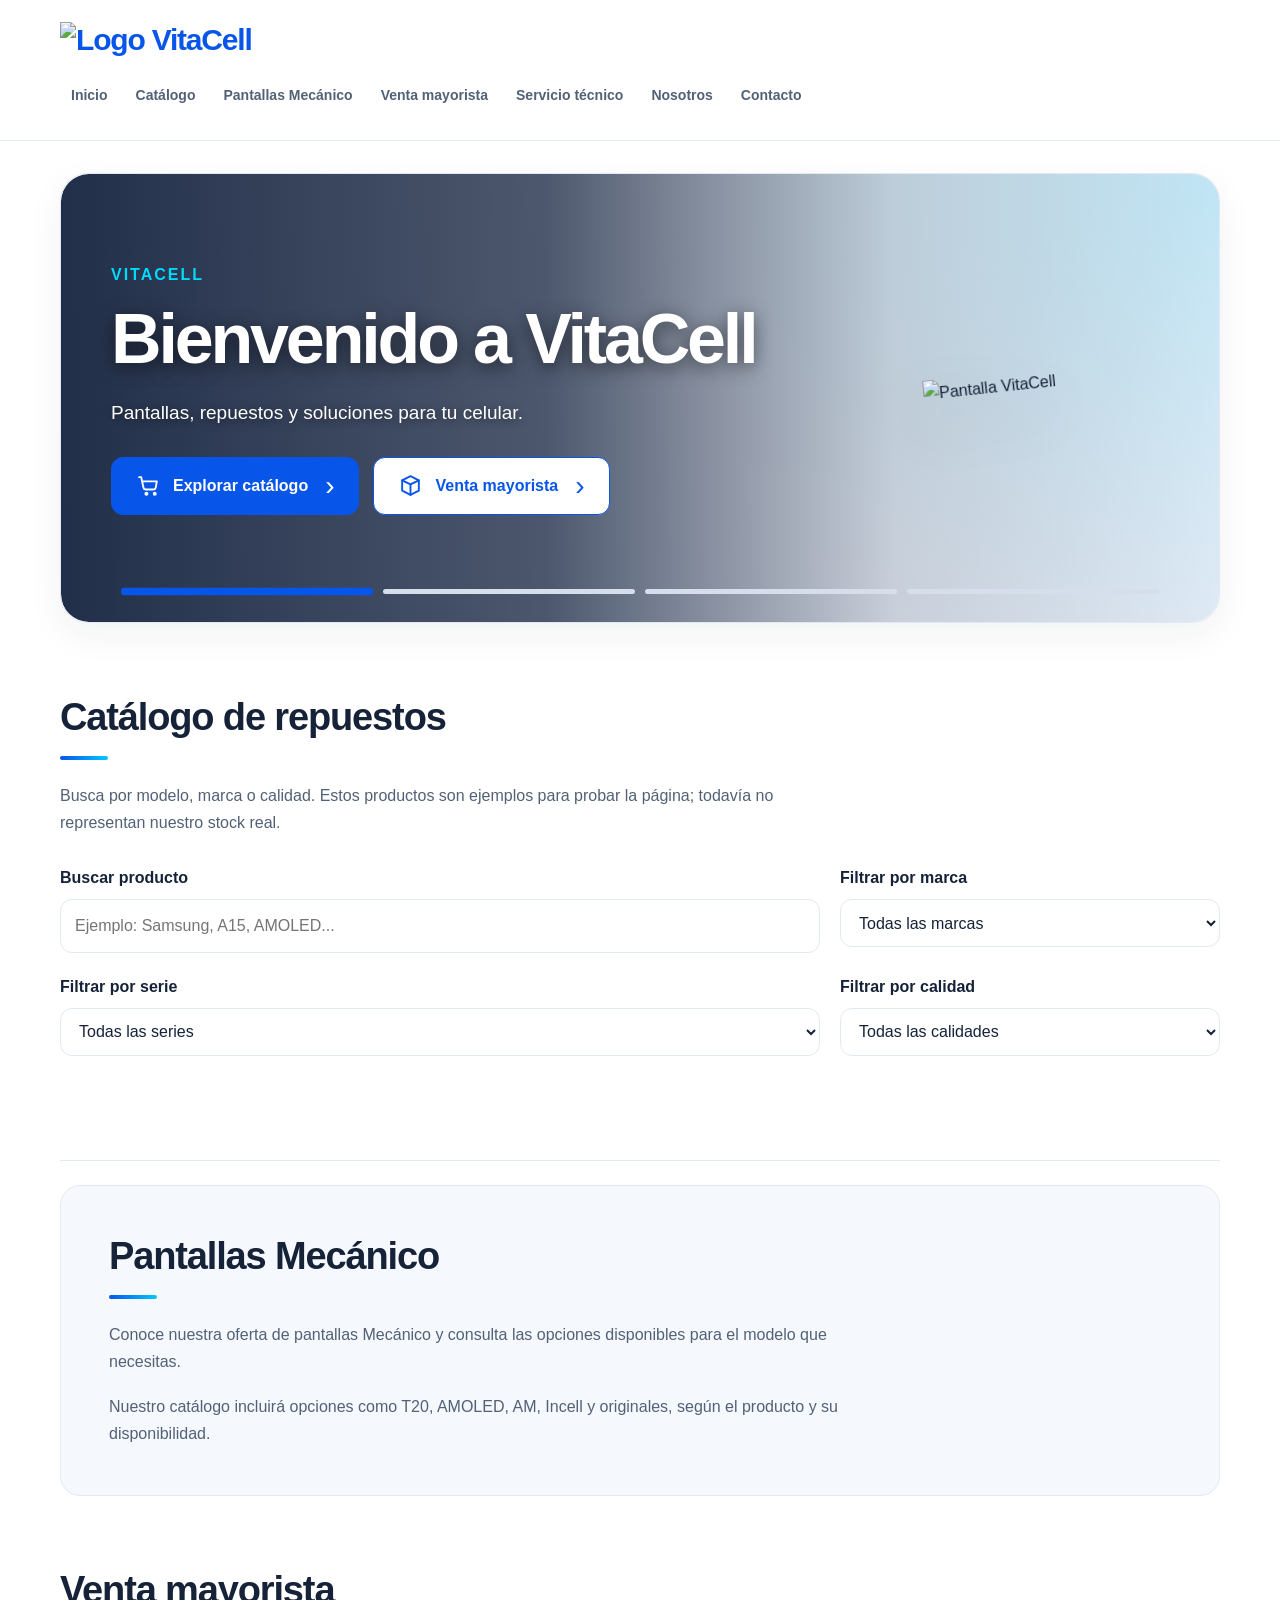
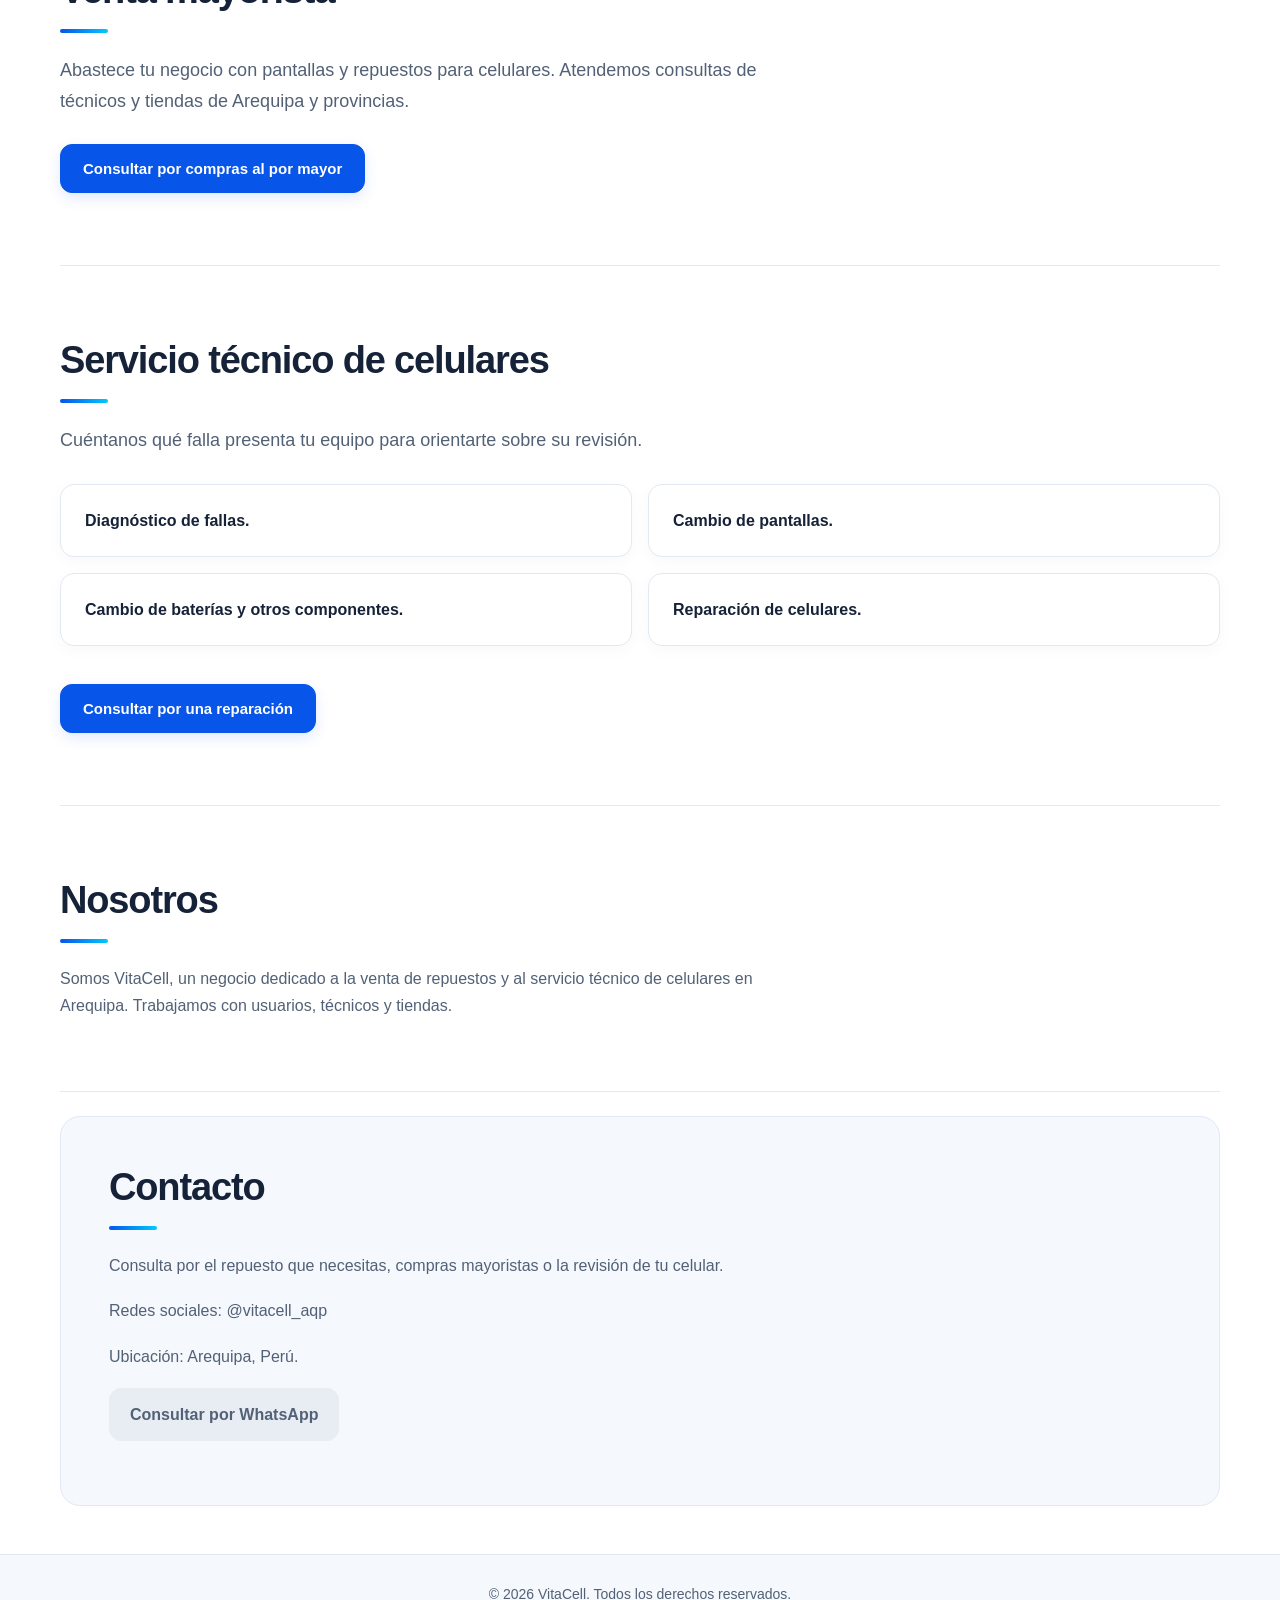
==== VITACELL-WEB/index.html @ 3b9221fc "Add files via upload" ====
<!DOCTYPE html>
<html lang="es">
<link rel="stylesheet" href="style.css">
<head>
  <meta charset="UTF-8">

  <meta name="viewport" content="width=device-width, initial-scale=1.0">

  <meta
    name="description"
    content="VitaCell: pantallas, repuestos y servicio técnico de celulares. Venta al por menor y mayor para técnicos y tiendas."
  >

  <title>VitaCell | Pantallas, repuestos y servicio técnico</title>
</head>

<body>

  <!-- Encabezado y menú principal -->
  <header>
  <a href="#inicio" aria-label="VitaCell, ir al inicio">
    <img src="images/VITACELL.jpg" alt="Logo VitaCell">
  </a>

<button
  id="boton-menu"
  type="button"
  aria-controls="menu-principal"
  aria-expanded="false"
  hidden
>
  Menú
</button>

<nav id="menu-principal" aria-label="Menú principal">
      <ul>
        <li><a href="#inicio">Inicio</a></li>
        <li><a href="#catalogo">Catálogo</a></li>
        <li><a href="#mecanico">Pantallas Mecánico</a></li>
        <li><a href="#mayorista">Venta mayorista</a></li>
        <li><a href="#servicio-tecnico">Servicio técnico</a></li>
        <li><a href="#nosotros">Nosotros</a></li>
        <li><a href="#contacto">Contacto</a></li>
      </ul>
    </nav>
  </header>

  <!-- Contenido principal -->
  <main>

    <section id="inicio" class="inicio-slider">

  <div class="inicio-slide activo slide-1">

  <div class="slide-contenido">

    <div class="slide-texto">
      <span class="inicio-etiqueta">VITACELL</span>

      <h1>Bienvenido a VitaCell</h1>

      <p>
        Pantallas, repuestos y soluciones para tu celular.
      </p>

      <div class="inicio-botones">
        <a href="#catalogo" class="boton-icono">
  <svg viewBox="0 0 24 24" aria-hidden="true">
    <path d="M3 4h2l2.2 10.2a2 2 0 0 0 2 1.6h7.7a2 2 0 0 0 2-1.6L20 8H7"></path>
    <circle cx="10" cy="20" r="1"></circle>
    <circle cx="18" cy="20" r="1"></circle>
  </svg>

  <span>Explorar catálogo</span>
  <strong>›</strong>
</a>

<a href="#mayorista" class="boton-icono">
  <svg viewBox="0 0 24 24" aria-hidden="true">
    <path d="M12 3 4 7v10l8 4 8-4V7z"></path>
    <path d="m4 7 8 4 8-4"></path>
    <path d="M12 11v10"></path>
  </svg>

  <span>Venta mayorista</span>
  <strong>›</strong>
</a>
      </div>
    </div>

    <div class="slide-producto">
      <img
        src="images/pantalla.png"
        alt="Pantalla VitaCell"
      >
    </div>

  </div>

</div>

  <div class="inicio-slide slide-2">

  <span class="inicio-etiqueta">ENCUENTRA TU MODELO</span>

  <h2 class="titulo-slide2">
    Devuélvele el color a tu
    <span id="marca-dinamica">Samsung</span>
  </h2>

  <p>
    Encuentra pantallas y repuestos para las principales marcas.
  </p>

  <div class="inicio-chips">
    <span>Samsung</span>
    <span>iPhone</span>
    <span>Redmi</span>
    <span>Huawei</span>
    <span>OPPO</span>
    <span>realme</span>
    <span>ZTE</span>
  </div>

</div>

  <!-- SLIDE 3 -->
<div class="inicio-slide slide-3">

  <span class="inicio-etiqueta">
    CALIDADES PARA CADA REPARACIÓN
  </span>

  <h2>
    Elige la calidad ideal para tu cliente.
  </h2>

  <p>
    Contamos con diferentes opciones según rendimiento,
    presupuesto y experiencia de uso.
  </p>

  <div class="inicio-calidades">

    <div class="calidad-card">
      <span>01</span>
      <strong>AMOLED</strong>
      <small>Color intenso y excelente contraste</small>
    </div>

    <div class="calidad-card">
      <span>02</span>
      <strong>INCELL</strong>
      <small>Buena calidad a precio accesible</small>
    </div>

    <div class="calidad-card calidad-t20">
      <span>03</span>
      <strong>T20</strong>
      <small>Calidad exclusiva de pantallas Mecánico</small>
    </div>

  </div>

</div>


<!-- SLIDE 4 -->
<div class="inicio-slide slide-4">

  <div class="slide4-contenido">

    <div class="slide4-texto">

      <span class="inicio-etiqueta">
        VITACELL × MECÁNICO
      </span>

      <h2>
        Únete a la comunidad
        <span>VitaCell</span>
      </h2>

      <p>
        Nuevos ingresos, promociones, pruebas de pantallas
        y contenido pensado para técnicos.
      </p>

      <div class="slide4-beneficios">
        <span>📦 Nuevos ingresos</span>
        <span>🔥 Promociones</span>
        <span>🔧 Contenido técnico</span>
      </div>

    </div>

    <div class="slide4-redes">

      <a
  href="https://web.facebook.com/profile.php?id=61588507380486&locale=es_LA"
  target="_blank"
  rel="noopener noreferrer"
  class="red-social"
>
  <div class="red-social-info">

    <img
      src="images/facebook-icon.png"
      alt=""
      class="icono-red-img"
    >

    <div class="red-social-texto">
      <strong>Facebook</strong>
      <span>Vita Cell</span>
    </div>

  </div>
</a>

      <a
  href="https://www.instagram.com/vitacell_aqp/"
  target="_blank"
  rel="noopener noreferrer"
  class="red-social"
>
  <div class="red-social-info">

    <img
      src="images/instagram-icon.png"
      alt=""
      class="icono-red-img"
    >

    <div class="red-social-texto">
      <strong>Instagram</strong>
      <span>@vitacell_aqp</span>
    </div>

  </div>
</a>

      <a
  href="https://www.tiktok.com/@vitacell_aqp?is_from_webapp=1&sender_device=pc"
  target="_blank"
  rel="noopener noreferrer"
  class="red-social"
>
  <div class="red-social-info">

    <img
      src="images/tictok-icon.png"
      alt=""
      class="icono-red-img"
    >

    <div class="red-social-texto">
      <strong>TikTok</strong>
      <span>@vitacell_aqp</span>
    </div>

  </div>
</a>

    </div>

  </div>

</div>

  <div class="inicio-indicadores">
    <button class="indicador activo" type="button"></button>
    <button class="indicador" type="button"></button>
    <button class="indicador" type="button"></button>
    <button class="indicador" type="button"></button>
  </div>

</section>

    <section id="catalogo">
  <h2>Catálogo de repuestos</h2>

  <p>
    Busca por modelo, marca o calidad.
    Estos productos son ejemplos para probar la página;
    todavía no representan nuestro stock real.
  </p>

  <div class="catalogo-controles">
    <div>
      <label for="buscador">Buscar producto</label>
      <input
        id="buscador"
        type="search"
        placeholder="Ejemplo: Samsung, A15, AMOLED..."
      >
    </div>
    <div>
      <label for="filtro-marca">Filtrar por marca</label>
      <select id="filtro-marca">
        <option value="">Todas las marcas</option>
      </select>
    </div>
    <div>
  <label for="filtro-serie">Filtrar por serie</label>
  <select id="filtro-serie">
    <option value="">Todas las series</option>
  </select>
</div>

<div>
  <label for="filtro-calidad">Filtrar por calidad</label>
  <select id="filtro-calidad">
    <option value="">Todas las calidades</option>
  </select>
</div>
  </div>

  <p id="resultado-catalogo" role="status"></p>

  <div id="lista-productos" class="productos-grid"></div>

  <noscript>
    Activa JavaScript en tu navegador para consultar el catálogo.
  </noscript>
</section>

    <section id="mecanico">
      <h2>Pantallas Mecánico</h2>

      <p>
        Conoce nuestra oferta de pantallas Mecánico y consulta
        las opciones disponibles para el modelo que necesitas.
      </p>

      <p>
        Nuestro catálogo incluirá opciones como T20, AMOLED,
        AM, Incell y originales, según el producto y su disponibilidad.
      </p>
    </section>

    <section id="mayorista">
      <h2>Venta mayorista</h2>

      <p>
        Abastece tu negocio con pantallas y repuestos para celulares.
        Atendemos consultas de técnicos y tiendas de Arequipa
        y provincias.
      </p>

      <a href="#contacto">Consultar por compras al por mayor</a>
    </section>

    <section id="servicio-tecnico">
      <h2>Servicio técnico de celulares</h2>

      <p>
        Cuéntanos qué falla presenta tu equipo para orientarte
        sobre su revisión.
      </p>

      <ul>
        <li>Diagnóstico de fallas.</li>
        <li>Cambio de pantallas.</li>
        <li>Cambio de baterías y otros componentes.</li>
        <li>Reparación de celulares.</li>
      </ul>

      <a href="#contacto">Consultar por una reparación</a>
    </section>

    <section id="nosotros">
      <h2>Nosotros</h2>

      <p>
        Somos VitaCell, un negocio dedicado a la venta de
        repuestos y al servicio técnico de celulares en Arequipa.
        Trabajamos con usuarios, técnicos y tiendas.
      </p>
    </section>

    <section id="contacto">
      <h2>Contacto</h2>

      <p>
        Consulta por el repuesto que necesitas, compras mayoristas
        o la revisión de tu celular.
      </p>

      <p>Redes sociales: @vitacell_aqp</p>
      <p>Ubicación: Arequipa, Perú.</p>

<button id="whatsapp-contacto" class="boton-accion" type="button" disabled>
  Consultar por WhatsApp
</button>

<p id="aviso-whatsapp"></p>
    </section>

  </main>

  <!-- Pie de página -->
  <footer>
    <p>&copy; 2026 VitaCell. Todos los derechos reservados.</p>
  </footer>
<script src="productos/productos.js"></script>
<script src="script.js"></script>
</body>
</html>
---- VITACELL-WEB/style.css ----
/* =========================================
   1. COLORES Y CONFIGURACIÓN GENERAL
   ========================================= */

:root {
  --azul: #0755e9;
  --azul-oscuro: #063dab;
  --azul-neon: #00c8ff;

  --texto: #152238;
  --texto-secundario: #526176;

  --blanco: #ffffff;
  --fondo-suave: #f5f8fd;
  --borde: #e2e9f2;

  --radio: 20px;
  --sombra: 0 12px 36px rgba(21, 34, 56, 0.06);
  --ancho-contenido: 1160px;
}

* {
  box-sizing: border-box;
}

html {
  scroll-behavior: smooth;
}

body {
  margin: 0;
  background: var(--blanco);
  color: var(--texto);
  font-family: "Segoe UI", Arial, sans-serif;
  font-size: 16px;
  line-height: 1.7;
  overflow-wrap: break-word;
}

img {
  display: block;
  max-width: 100%;
  height: auto;
}

a {
  color: var(--azul);
  text-decoration: none;
  transition:
    color 0.2s ease,
    background-color 0.2s ease,
    border-color 0.2s ease,
    box-shadow 0.2s ease,
    transform 0.2s ease;
}

a:focus-visible,
button:focus-visible {
  outline: 3px solid var(--azul);
  outline-offset: 5px;
}

::selection {
  background: #d6edff;
  color: var(--texto);
}


/* =========================================
   2. ENCABEZADO Y MENÚ
   ========================================= */

header {
  display: flex;
  align-items: center;
  justify-content: space-between;
  flex-wrap: wrap;
  gap: 16px 32px;

  padding: 22px max(24px, calc((100% - var(--ancho-contenido)) / 2));
  background: var(--blanco);
  border-bottom: 1px solid var(--borde);
}

/* Nombre VitaCell del encabezado */
header > a {
  flex-shrink: 0;
  color: var(--azul);
  font-size: 30px;
  font-weight: 800;
  letter-spacing: -1.2px;
  line-height: 1.2;
}

nav {
  min-width: 0;
}

nav ul {
  display: flex;
  align-items: center;
  flex-wrap: wrap;
  gap: 6px;

  margin: 0;
  padding: 0;
  list-style: none;
}

nav a {
  display: inline-flex;
  align-items: center;
  min-height: 44px;
  padding: 8px 11px;

  border-radius: 10px;
  color: var(--texto-secundario);
  font-size: 14px;
  font-weight: 600;
}


/* =========================================
   3. CONTENEDOR Y SECCIONES
   ========================================= */

main {
  width: min(var(--ancho-contenido), calc(100% - 48px));
  margin: 0 auto;
}

section {
  padding: 72px 0;
  border-bottom: 1px solid var(--borde);
  scroll-margin-top: 24px;
}

h1,
h2,
h3 {
  margin-top: 0;
  color: var(--texto);
  line-height: 1.18;
  text-wrap: balance;
}

h1 {
  max-width: 850px;
  margin-bottom: 24px;
  font-size: clamp(36px, 5.3vw, 66px);
  font-weight: 800;
  letter-spacing: -0.045em;
}

h2 {
  margin-bottom: 22px;
  font-size: clamp(27px, 3.2vw, 38px);
  font-weight: 750;
  letter-spacing: -0.03em;
}

/* Línea azul decorativa debajo de cada título */
h2::after {
  content: "";
  display: block;
  width: 48px;
  height: 4px;
  margin-top: 16px;

  border-radius: 10px;
  background: linear-gradient(
    90deg,
    var(--azul),
    var(--azul-neon)
  );
}

h3 {
  margin-bottom: 12px;
  font-size: 21px;
}

p {
  max-width: 760px;
  margin: 0 0 18px;
  color: var(--texto-secundario);
}

section > :last-child {
  margin-bottom: 0;
}


/* =========================================
   4. PORTADA PRINCIPAL
   ========================================= */

#inicio {
  margin-top: 32px;
  padding: 88px 56px;

  border: 1px solid var(--borde);
  border-radius: 28px;

  background:
    radial-gradient(
      circle at 100% 0%,
      rgba(0, 200, 255, 0.12),
      transparent 45%
    ),
    linear-gradient(135deg, #ffffff, #f3f7ff);

  box-shadow: var(--sombra);
}

#inicio > p {
  max-width: 650px;
  margin-bottom: 30px;
  font-size: 19px;
}


/* =========================================
   5. BOTONES
   Los enlaces directos de las secciones
   se muestran como botones.
   ========================================= */

section > a,
.producto-card > a {
  display: inline-flex;
  align-items: center;
  justify-content: center;

  min-height: 48px;
  max-width: 100%;
  margin: 10px 10px 0 0;
  padding: 13px 22px;

  border: 1px solid var(--azul);
  border-radius: 12px;

  background: var(--azul);
  color: var(--blanco);
  font-size: 15px;
  font-weight: 650;
  line-height: 1.4;
  text-align: center;

  box-shadow: 0 5px 14px rgba(7, 85, 233, 0.12);
}

/* Segundo botón de la portada */
#inicio > a + a {
  background: var(--blanco);
  color: var(--azul);
  border-color: #b9cff5;
  box-shadow: none;
}


/* =========================================
   6. SECCIONES DESTACADAS
   ========================================= */

#mecanico,
#contacto {
  margin-top: 24px;
  padding: 48px;

  background: var(--fondo-suave);
  border: 1px solid var(--borde);
  border-radius: var(--radio);
}

#mayorista > p,
#servicio-tecnico > p {
  font-size: 18px;
}

/* Servicios presentados en tarjetas */
#servicio-tecnico ul {
  display: grid;
  grid-template-columns: repeat(2, minmax(0, 1fr));
  gap: 16px;

  margin: 28px 0;
  padding: 0;
  list-style: none;
}

#servicio-tecnico li {
  padding: 22px 24px;

  border: 1px solid var(--borde);
  border-radius: 14px;

  background: var(--blanco);
  color: var(--texto);
  font-weight: 600;
  box-shadow: 0 4px 16px rgba(21, 34, 56, 0.03);
}

#contacto {
  margin-bottom: 48px;
}


/* =========================================
   7. TARJETAS DE PRODUCTOS
   Preparadas para el futuro catálogo.
   ========================================= */

.productos-grid {
  display: grid;
  grid-template-columns: repeat(3, minmax(0, 1fr));
  gap: 24px;
  margin-top: 32px;
}

.producto-card {
  display: flex;
  flex-direction: column;
  align-items: flex-start;
  min-width: 0;
  padding: 24px;

  border: 1px solid var(--borde);
  border-radius: var(--radio);

  background: var(--blanco);
  box-shadow: var(--sombra);

  transition:
    transform 0.25s ease,
    box-shadow 0.25s ease,
    border-color 0.25s ease;
}

.producto-card img {
  width: 100%;
  aspect-ratio: 4 / 3;
  margin-bottom: 22px;
  padding: 16px;

  border-radius: 12px;
  background: var(--fondo-suave);
  object-fit: contain;
}

.producto-card h3 {
  font-size: 20px;
  letter-spacing: -0.02em;
}

.producto-card p {
  font-size: 15px;
}

.producto-card .precio {
  color: var(--azul);
  font-size: 25px;
  font-weight: 750;
}

.producto-card > a {
  width: 100%;
  margin: auto 0 0;
}

.etiqueta {
  display: inline-block;
  margin-bottom: 14px;
  padding: 5px 10px;

  border-radius: 7px;
  background: #eaf2ff;
  color: var(--azul-oscuro);

  font-size: 12px;
  font-weight: 700;
  letter-spacing: 0.03em;
}


/* =========================================
   8. EFECTOS PARA MOUSE
   ========================================= */

@media (hover: hover) {
  nav a:hover {
    background: #edf4ff;
    color: var(--azul);
  }

  section > a:hover,
  .producto-card > a:hover {
    transform: translateY(-2px);
    background: var(--azul-oscuro);
    border-color: var(--azul-oscuro);
    box-shadow: 0 8px 20px rgba(7, 85, 233, 0.18);
  }

  #inicio > a + a:hover {
    background: #edf4ff;
    color: var(--azul-oscuro);
    border-color: var(--azul);
  }

  .producto-card:hover {
    transform: translateY(-4px);
    border-color: #b9cff5;
    box-shadow: 0 18px 40px rgba(21, 34, 56, 0.09);
  }
}


/* =========================================
   9. PIE DE PÁGINA
   ========================================= */

footer {
  padding: 28px 24px;
  border-top: 1px solid var(--borde);
  background: var(--fondo-suave);
  text-align: center;
}

footer p {
  max-width: none;
  margin: 0;
  font-size: 14px;
}


/* =========================================
   10. TABLETS
   ========================================= */

@media (max-width: 1000px) {
  header {
    flex-direction: column;
    align-items: flex-start;
  }

  nav {
    width: 100%;
  }

  #inicio {
    padding: 64px 36px;
  }

  .productos-grid {
    grid-template-columns: repeat(2, minmax(0, 1fr));
  }
}


/* =========================================
   11. CELULARES
   ========================================= */

@media (max-width: 600px) {
  header {
    gap: 20px;
    padding: 22px 20px;
  }

  header > a {
    font-size: 28px;
  }

  nav ul {
    gap: 4px;
  }

  nav a {
    padding: 10px;
    font-size: 13px;
  }

  main {
    width: calc(100% - 32px);
  }

  section {
    padding: 44px 8px;
  }

  #inicio {
    margin-top: 20px;
    padding: 44px 24px;
    border-radius: 20px;
  }

  #inicio > p {
    font-size: 17px;
  }

  section > a {
    width: 100%;
    margin-right: 0;
    padding: 14px 16px;
  }

  #mecanico,
  #contacto {
    padding: 32px 24px;
  }

  #mayorista > p,
  #servicio-tecnico > p {
    font-size: 16px;
  }

  #servicio-tecnico ul,
  .productos-grid {
    grid-template-columns: 1fr;
  }

  .producto-card {
    padding: 22px;
  }

  #contacto {
    margin-bottom: 32px;
  }
}


/* =========================================
   12. ACCESIBILIDAD: MOVIMIENTO REDUCIDO
   ========================================= */

@media (prefers-reduced-motion: reduce) {
  html {
    scroll-behavior: auto;
  }

  a,
  .producto-card {
    transition: none;
  }

  section > a:hover,
  .producto-card:hover,
  .producto-card > a:hover {
    transform: none;
  }
}
/* Controles del catálogo y menú móvil */

[hidden] {
  display: none !important;
}

.catalogo-controles {
  display: grid;
  grid-template-columns: 2fr 1fr;
  gap: 20px;
  margin: 28px 0 20px;
}

.catalogo-controles > div {
  min-width: 0;
}

.catalogo-controles label {
  display: block;
  margin-bottom: 8px;
  font-weight: 600;
}

.catalogo-controles input,
.catalogo-controles select {
  width: 100%;
  min-height: 48px;
  padding: 12px 14px;
  border: 1px solid var(--borde);
  border-radius: 12px;
  background: var(--blanco);
  color: var(--texto);
  font: inherit;
}

.catalogo-controles input:focus-visible,
.catalogo-controles select:focus-visible {
  outline: 3px solid var(--azul);
  outline-offset: 3px;
}

#boton-menu,
.boton-accion {
  min-height: 48px;
  padding: 12px 20px;
  border: 1px solid var(--azul);
  border-radius: 12px;
  background: var(--azul);
  color: var(--blanco);
  font: inherit;
  font-weight: 600;
  cursor: pointer;
  transition: background-color 0.2s ease;
}

#boton-menu {
  background: var(--blanco);
  color: var(--azul);
}

.producto-card .boton-accion {
  width: 100%;
  margin-top: auto;
}

.boton-accion:disabled {
  background: #e8edf4;
  border-color: #e8edf4;
  color: var(--texto-secundario);
  cursor: not-allowed;
}

#resultado-catalogo,
#aviso-whatsapp {
  margin-top: 16px;
  font-size: 14px;
}

@media (hover: hover) {
  .boton-accion:not(:disabled):hover {
    background: var(--azul-oscuro);
  }

  #boton-menu:hover {
    background: #edf4ff;
  }
}

@media (max-width: 600px) {
  header {
    flex-direction: row;
    align-items: center;
  }

  #menu-principal {
    width: 100%;
  }

  #menu-principal ul {
    flex-direction: column;
    align-items: stretch;
  }

  #menu-principal a {
    display: flex;
    width: 100%;
  }

  .catalogo-controles {
    grid-template-columns: 1fr;
  }
}

@media (prefers-reduced-motion: reduce) {
  #boton-menu,
  .boton-accion {
    transition: none;
  }
}
header img {
  width: 400px;
  height: auto;
  display: block;
}
.banner-principal {
  width: 420px;
  max-width: 100%;
  height: auto;
  display: block;
  margin-top: 30px;
  border-radius: 20px;
}
#inicio {
  display: grid;
  grid-template-columns: 1.2fr 1fr;
  align-items: center;
  gap: 30px;
}

@media (max-width: 768px) {
  #inicio {
    grid-template-columns: 1fr;
  }

  .banner-principal {
    margin: 20px auto 0;
  }
}
.inicio-texto a {
  display: inline-block;
  padding: 14px 24px;
  margin-right: 12px;
  margin-top: 15px;
  border-radius: 10px;
  text-decoration: none;
  font-weight: 600;
}

.inicio-texto a:first-of-type {
  background: #0A7FD6;
  color: white;
}

.inicio-texto a:last-of-type {
  border: 1px solid #0A7FD6;
  color: #0A7FD6;
  background: white;
}
/* ==============================
   SLIDER PRINCIPAL VITACELL
   ============================== */

#inicio.inicio-slider {
  position: relative;
  min-height: 520px;
  margin-top: 32px;
  padding: 60px;

  display: flex;
  align-items: center;

  overflow: hidden;

  border: 1px solid var(--borde);
  border-radius: 28px;

  background:
    radial-gradient(
      circle at 100% 0%,
      rgba(0, 200, 255, 0.18),
      transparent 45%
    ),
    linear-gradient(135deg, #ffffff, #f3f7ff);

  box-shadow: var(--sombra);
}


/* Cada pantalla */

.inicio-slide {
  display: none;
  width: 100%;
  animation: aparecerSlide 0.6s ease;
}

.inicio-slide.activo {
  display: block;
}


@keyframes aparecerSlide {
  from {
    opacity: 0;
    transform: translateY(20px);
  }

  to {
    opacity: 1;
    transform: translateY(0);
  }
}


/* Etiqueta superior */

.inicio-etiqueta {
  display: inline-block;
  margin-bottom: 15px;

  color: var(--azul);
  font-weight: 800;
  letter-spacing: 2px;
}


/* Títulos */

.inicio-slide h1,
.inicio-slide h2 {
  max-width: 850px;
  margin-bottom: 20px;

  font-size: clamp(40px, 6vw, 70px);
  line-height: 1.05;
}


/* Texto */

.inicio-slide p {
  max-width: 650px;
  font-size: 19px;
}


/* BOTONES */

.inicio-botones {
  display: flex;
  flex-wrap: wrap;
  gap: 14px;
  margin-top: 28px;
}

.inicio-botones a {
  padding: 14px 24px;

  border-radius: 12px;
  border: 1px solid var(--azul);

  background: var(--azul);
  color: white;

  font-weight: 700;
}

.inicio-botones a:last-child {
  background: white;
  color: var(--azul);
}


/* MARCAS */

.inicio-chips {
  display: flex;
  flex-wrap: wrap;
  gap: 12px;

  margin-top: 30px;
}

.inicio-chips span {
  padding: 10px 18px;

  border: 1px solid #b9cff5;
  border-radius: 999px;

  background: white;
  color: var(--azul);

  font-weight: 700;
}


/* CALIDADES */

.inicio-calidades {
  display: flex;
  flex-wrap: wrap;
  gap: 18px;

  margin: 30px 0;
}

.inicio-calidades strong {
  padding: 18px 28px;

  border-radius: 16px;

  background: var(--azul);
  color: white;

  font-size: 22px;
}


/* BANNER DE REDES */

.inicio-redes {
  text-align: center;
}

.inicio-redes img {
  width: 100%;
  max-width: 850px;
  max-height: 420px;

  margin: auto;

  object-fit: contain;
  border-radius: 20px;
}


/* PUNTITOS INFERIORES */

.inicio-indicadores {
  position: absolute;

  left: 60px;
  right: 60px;
  bottom: 28px;

  display: flex;
  gap: 10px;
}

.indicador {
  flex: 1;
  height: 5px;

  padding: 0;
  border: none;
  border-radius: 20px;

  background: #d5deea;
  cursor: pointer;
}

.indicador.activo {
  background: var(--azul);
}


/* CELULAR */

@media (max-width: 768px) {

  #inicio.inicio-slider {
    min-height: 520px;
    padding: 40px 25px 65px;
  }

  .inicio-slide h1,
  .inicio-slide h2 {
    font-size: clamp(34px, 10vw, 52px);
  }

  .inicio-indicadores {
    left: 25px;
    right: 25px;
  }

  .inicio-botones {
    flex-direction: column;
  }

  .inicio-botones a {
    text-align: center;
  }

}

/* ==============================
   MEJORAS VISUALES DEL SLIDER
   ============================== */

.inicio-slide {
  min-height: 360px;
}

.inicio-slide h1,
.inicio-slide h2 {
  max-width: 780px;
}

.inicio-slide p {
  max-width: 620px;
}


/* SLIDE 1 */

.inicio-slide:first-of-type h1 {
  color: var(--texto);
}

.inicio-slide:first-of-type .inicio-etiqueta {
  color: var(--azul-neon);
}


/* SLIDE 2 - MARCAS */

.inicio-chips span {
  box-shadow: 0 6px 16px rgba(21, 34, 56, 0.05);
  transition:
    transform 0.2s ease,
    background-color 0.2s ease,
    color 0.2s ease;
}

@media (hover: hover) {
  .inicio-chips span:hover {
    transform: translateY(-3px);
    background: var(--azul);
    color: white;
  }
}


/* SLIDE 3 - CALIDADES */

.inicio-calidades {
  display: grid;
  grid-template-columns: repeat(3, minmax(0, 1fr));
  gap: 18px;
  max-width: 760px;
}

.inicio-calidades strong {
  display: flex;
  align-items: center;
  justify-content: center;

  min-height: 100px;

  background:
    linear-gradient(
      145deg,
      var(--azul),
      var(--azul-oscuro)
    );

  box-shadow: 0 12px 28px rgba(7, 85, 233, 0.15);

  font-size: 24px;
}


/* T20 DESTACADA */

.inicio-calidades strong:last-child {
  background:
    linear-gradient(
      135deg,
      #00c8ff,
      #0755e9
    );

  transform: scale(1.03);
}


/* SLIDE 4 - REDES */

.inicio-redes {
  text-align: center;
}

.inicio-redes img {
  max-width: 900px;
  width: 100%;

  border-radius: 24px;

  box-shadow:
    0 18px 40px rgba(21, 34, 56, 0.12);
}


/* INDICADORES */

.indicador {
  transition:
    background-color 0.25s ease,
    transform 0.25s ease;
}

.indicador.activo {
  transform: scaleY(1.5);
}


/* CELULAR */

@media (max-width: 768px) {

  .inicio-calidades {
    grid-template-columns: 1fr;
  }

  .inicio-calidades strong {
    min-height: 70px;
  }

}

.slide-contenido {
  display: grid;
  grid-template-columns: 1.1fr 0.9fr;
  align-items: center;
  gap: 40px;
}

.slide-producto {
  display: flex;
  justify-content: center;
  align-items: center;
}

.slide-producto img {
  width: 100%;
  max-width: 320px;
  height: auto;

  filter: drop-shadow(0 24px 30px rgba(0, 0, 0, 0.22));

  transform: rotate(-6deg);

  animation: flotarPantalla 3s ease-in-out infinite;
}

@keyframes flotarPantalla {
  0%,
  100% {
    transform: translateY(0) rotate(-6deg);
  }

  50% {
    transform: translateY(-14px) rotate(-3deg);
  }
}

@media (max-width: 768px) {
  .slide-contenido {
    grid-template-columns: 1fr;
  }

  .slide-producto img {
    max-width: 240px;
    margin-top: 20px;
  }
}
/* IGUALAR ALTURA DE TODOS LOS SLIDES */

#inicio.inicio-slider {
  height: 450px;
  min-height: 0;
  padding: 45px 50px 65px;
}

.inicio-slide {
  height: 100%;
  min-height: 0;
}

.slide-contenido {
  height: 100%;
  min-height: 0;

  display: grid;
  grid-template-columns: 1.3fr 0.7fr;
  align-items: center;
  gap: 30px;
}

.slide-producto {
  height: 100%;
  max-height: 300px;

  display: flex;
  align-items: center;
  justify-content: center;
}

.slide-producto img {
  width: auto;
  max-width: 210px;
  max-height: 290px;
  object-fit: contain;
}
@media (max-width: 768px) {

  #inicio.inicio-slider {
    height: auto;
    min-height: 520px;
  }

  .slide-contenido {
    grid-template-columns: 1fr;
  }

  .slide-producto {
    max-height: 210px;
  }

  .slide-producto img {
    max-height: 200px;
    max-width: 160px;
  }

}
.slide-1 {
  background-image:
    linear-gradient(
      rgba(0, 15, 45, 0.20),
      rgba(0, 15, 45, 0.20)
    ),
    url("images/primer-slide.png");

  background-size: cover;
  background-position: center;
  background-repeat: no-repeat;

  border-radius: 24px;
  padding: 30px;
}
.slide-1 {
  background-image: url("images/fondo-slide1.png");
  background-size: cover;
  background-position: center;
  background-repeat: no-repeat;

  border-radius: 24px;
  padding: 30px;
}
/* ===== SLIDE 1: FONDO COMPLETO ===== */

#inicio.inicio-slider {
  position: relative;
  overflow: hidden;
}

.slide-1 {
  position: absolute;
  inset: 0;

  padding: 45px 50px 65px;

  background-image:
    linear-gradient(
      90deg,
      rgba(3, 18, 48, 0.88) 0%,
      rgba(3, 18, 48, 0.70) 42%,
      rgba(3, 18, 48, 0.18) 72%,
      rgba(3, 18, 48, 0.05) 100%
    ),
    url("images/fondo-slide1.png");

  background-size: cover;
  background-position: center;
  background-repeat: no-repeat;

  border-radius: 28px;
}


/* TEXTO DEL SLIDE 1 */

.slide-1 h1 {
  color: white;
  text-shadow: 0 4px 18px rgba(0, 0, 0, 0.35);
}

.slide-1 p {
  color: rgba(255, 255, 255, 0.90);
}

.slide-1 .inicio-etiqueta {
  color: #00c8ff;
}


/* Mantener contenido encima del fondo */

.slide-1 .slide-contenido {
  position: relative;
  z-index: 2;
}


/* Barras del slider encima */

.inicio-indicadores {
  z-index: 10;
}
/* TEXTO BLANCO DEL PRIMER SLIDE */

#inicio .slide-1 h1 {
  color: #ffffff !important;
  text-shadow: 0 4px 18px rgba(0, 0, 0, 0.55);
}

#inicio .slide-1 p {
  color: #ffffff !important;
  text-shadow: 0 2px 8px rgba(0, 0, 0, 0.45);
}

#inicio .slide-1 .inicio-etiqueta {
  color: #00d9ff !important;
}
.boton-icono {
  display: inline-flex !important;
  align-items: center;
  gap: 12px;
}

.boton-icono svg {
  width: 25px;
  height: 25px;

  fill: none;
  stroke: currentColor;
  stroke-width: 1.8;
  stroke-linecap: round;
  stroke-linejoin: round;

  flex-shrink: 0;
}

.boton-icono strong {
  margin-left: 5px;
  font-size: 28px;
  line-height: 1;
  font-weight: 400;
}
/* SLIDE 2 */

.slide-2 {
  padding: 10px 5px;
}

.titulo-slide2 {
  max-width: 800px;
}

#marca-dinamica {
  display: block;

  margin-top: 8px;

  color: #0755e9;

  font-size: 1.15em;
  font-weight: 850;

  text-shadow:
    0 5px 18px rgba(7, 85, 233, 0.18);

  transition:
    opacity 0.25s ease,
    transform 0.25s ease;
}

#marca-dinamica.cambiando {
  opacity: 0;
  transform: translateY(10px);
}

.slide-2 .inicio-chips {
  margin-top: 28px;
}

.slide-2 .inicio-chips span {
  padding: 11px 20px;

  border: 1px solid #9fc1ff;
  border-radius: 999px;

  background: rgba(255, 255, 255, 0.9);

  color: #0755e9;
  font-weight: 750;

  box-shadow: 0 6px 18px rgba(7, 85, 233, 0.08);
}
/* FONDO DEL SLIDE 2 */

.slide-2 {
  position: absolute;
  inset: 0;

  padding: 45px 60px 70px;

  background-image:
    linear-gradient(
      90deg,
      rgba(3, 18, 48, 0.88) 0%,
      rgba(3, 18, 48, 0.65) 45%,
      rgba(3, 18, 48, 0.08) 100%
    ),
    url("images/fondo-slide2.png");

  background-size: cover;
  background-position: center;
  background-repeat: no-repeat;

  border-radius: 28px;
}
#inicio .slide-2 h2 {
  color: white !important;
  text-shadow: 0 4px 18px rgba(0, 0, 0, 0.55);
}

#inicio .slide-2 p {
  color: rgba(255, 255, 255, 0.92) !important;
}

#inicio .slide-2 .inicio-etiqueta {
  color: #00d9ff !important;
}

#marca-dinamica {
  color: #00d9ff !important;
}
/* ==============================
   SLIDE 3 - CALIDADES
   ============================== */

.slide-3 {
  position: absolute;
  inset: 0;

  padding: 45px 60px 70px;

  background:
    radial-gradient(
      circle at 90% 20%,
      rgba(0, 200, 255, 0.22),
      transparent 35%
    ),
    linear-gradient(
      135deg,
      #06132d,
      #08295c
    );

  border-radius: 28px;
}

#inicio .slide-3 h2 {
  color: white !important;
  max-width: 800px;
}

#inicio .slide-3 p {
  color: rgba(255, 255, 255, 0.82) !important;
}

#inicio .slide-3 .inicio-etiqueta {
  color: #00d9ff !important;
}


/* TARJETAS DE CALIDAD */

.slide-3 .inicio-calidades {
  display: grid;
  grid-template-columns: repeat(3, 1fr);

  gap: 18px;

  max-width: 900px;
  margin-top: 28px;
}

.calidad-card {
  display: flex;
  flex-direction: column;
  justify-content: center;

  min-height: 130px;

  padding: 20px 22px;

  border: 1px solid rgba(255,255,255,0.22);
  border-radius: 18px;

  background: rgba(255,255,255,0.08);
  backdrop-filter: blur(10px);

  color: white;

  transition:
    transform .25s ease,
    border-color .25s ease;
}

.calidad-card span {
  color: #00d9ff;
  font-size: 13px;
  font-weight: 800;
}

.calidad-card strong {
  margin: 4px 0;

  color: white;
  font-size: 27px;
}

.calidad-card small {
  color: rgba(255,255,255,0.75);
}


/* T20 DESTACADA */

.calidad-t20 {
  border-color: #00d9ff;

  background:
    linear-gradient(
      135deg,
      rgba(0,216,255,0.28),
      rgba(7,85,233,0.28)
    );

  box-shadow:
    0 0 30px rgba(0,216,255,0.15);
}

@media (hover: hover) {

  .calidad-card:hover {
    transform: translateY(-5px);
    border-color: #00d9ff;
  }

}
/* AJUSTE SLIDE 3 PARA QUE TODO ENTRE */

.slide-3 {
  padding: 32px 60px 65px;
}

#inicio .slide-3 h2 {
  font-size: 52px !important;
  line-height: 1.05;
  margin-bottom: 14px;
}

#inicio .slide-3 p {
  font-size: 16px;
  margin-bottom: 12px;
}

.slide-3 .inicio-calidades {
  margin-top: 14px;
  gap: 16px;
}

.slide-3 .calidad-card {
  min-height: 95px;
  padding: 14px 18px;
}

.slide-3 .calidad-card strong {
  font-size: 23px;
}

.slide-3 .calidad-card small {
  font-size: 13px;
  line-height: 1.3;
}
/* CORRECCIÓN DEFINITIVA SLIDE 3 */

#inicio .slide-3 h2 {
  font-size: 44px !important;
  line-height: 1.05;
  margin-bottom: 12px;
}

.slide-3 .inicio-calidades {
  margin-top: 15px;
  gap: 16px;
}

/* Quitar estilos antiguos de los <strong> */
.slide-3 .calidad-card strong {
  display: block !important;

  min-height: 0 !important;
  margin: 4px 0 !important;
  padding: 0 !important;

  background: none !important;
  box-shadow: none !important;
  transform: none !important;

  color: white !important;
  font-size: 25px !important;
}

/* Tarjetas más compactas */
.slide-3 .calidad-card {
  min-height: 105px;
  padding: 15px 18px;
}

.slide-3 .calidad-card small {
  display: block;
  margin-top: 3px;

  font-size: 13px;
  line-height: 1.25;
}
.slide-3 {
  position: absolute;
  inset: 0;

  padding: 32px 60px 65px;

  background-image:
    linear-gradient(
      90deg,
      rgba(2, 15, 40, 0.88) 0%,
      rgba(2, 15, 40, 0.72) 45%,
      rgba(2, 15, 40, 0.18) 75%,
      rgba(2, 15, 40, 0.05) 100%
    ),
    url("images/fondo-slide3.png");

  background-size: cover;
  background-position: center;
  background-repeat: no-repeat;

  border-radius: 28px;
}
/* ==============================
   SLIDE 4 - COMUNIDAD / REDES
   ============================== */

.slide-4 {
  position: absolute;
  inset: 0;

  padding: 45px 60px 70px;

  background-image:
    linear-gradient(
      90deg,
      rgba(2, 15, 40, 0.82) 0%,
      rgba(2, 15, 40, 0.60) 42%,
      rgba(2, 15, 40, 0.22) 72%,
      rgba(2, 15, 40, 0.08) 100%
    ),
    url("images/fondo-slide4.png");

  background-size: cover;
  background-position: center;
  background-repeat: no-repeat;

  border-radius: 28px;
  overflow: hidden;
}


.slide4-contenido {
  height: 100%;

  display: grid;
  grid-template-columns: 1.1fr 0.9fr;
  align-items: center;
  gap: 45px;
}

#inicio .slide-4 h2 {
  color: white !important;
  font-size: 48px !important;
  line-height: 1.05;
  margin-bottom: 16px;
}

.slide-4 h2 span {
  color: #00d9ff;
}

#inicio .slide-4 p {
  color: rgba(255,255,255,.86) !important;
  max-width: 580px;
}

#inicio .slide-4 .inicio-etiqueta {
  color: #00d9ff !important;
}


/* BENEFICIOS */

.slide4-beneficios {
  display: flex;
  flex-wrap: wrap;
  gap: 10px;

  margin-top: 20px;
}

.slide4-beneficios span {
  padding: 9px 14px;

  border: 1px solid rgba(255,255,255,.22);
  border-radius: 999px;

  background: rgba(255,255,255,.08);

  color: white;
  font-size: 14px;
  font-weight: 600;
}


/* BOTONES DE REDES */

.slide4-redes {
  display: grid;
  gap: 14px;
}

.red-social {
  display: flex;
  align-items: center;

  min-height: 74px;
  padding: 10px 16px;

  border: 1px solid rgba(255,255,255,.30);
  border-radius: 16px;

  background:
    linear-gradient(
      90deg,
      rgba(16, 39, 75, 0.92) 0%,
      rgba(28, 69, 120, 0.78) 45%,
      rgba(46, 111, 170, 0.48) 72%,
      rgba(46, 111, 170, 0.18) 100%
    );

  backdrop-filter: blur(8px);

  color: white;

  transition:
    transform .2s ease,
    background .2s ease;
}

.red-social strong {
  font-size: 18px;
}

.red-social span {
  color: rgba(255,255,255,.80);
}

@media (hover: hover) {
  .red-social:hover {
    transform: translateX(-6px);
    background: rgba(255,255,255,.18);
  }
}
.icono-red-img {
  width: 46px;
  height: 46px;
  object-fit: contain;
  flex-shrink: 0;
}
.red-social-info {
  display: flex;
  align-items: center;
  gap: 14px;
}

.icono-red-img {
  width: 42px;
  height: 42px;
  object-fit: contain;
  flex-shrink: 0;
}

.red-social-texto {
  display: flex;
  flex-direction: column;
  justify-content: center;
}
/* AJUSTE FINAL SLIDE 4 */

.slide4-contenido {
  height: 100%;

  display: grid;
  grid-template-columns: 1.15fr 0.85fr;
  align-items: center;
  gap: 35px;
}

.slide4-redes {
  display: grid;
  gap: 10px;

  width: 100%;
  align-self: center;
}

.red-social {
  min-height: 74px;
  padding: 10px 16px;

  display: flex;
  align-items: center;

  border-radius: 16px;
}

.red-social-info {
  display: flex;
  align-items: center;
  gap: 14px;
}

.icono-red-img {
  width: 42px;
  height: 42px;
  object-fit: contain;
  flex-shrink: 0;
}

.red-social-texto {
  display: flex;
  flex-direction: column;
  gap: 2px;
}

.red-social-texto strong {
  font-size: 17px;
}

.red-social-texto span {
  font-size: 14px;
}

.slide4-beneficios {
  margin-top: 16px;
}
/* DEGRADADO REAL DE LAS TARJETAS DE REDES */

.slide-4 .red-social {
  background: linear-gradient(
    90deg,
    rgba(5, 25, 58, 0.96) 0%,
    rgba(10, 50, 100, 0.70) 20%,
    rgba(10, 70, 130, 0.25) 42%,
    transparent 100%
  ) !important;

  backdrop-filter: none !important;
  -webkit-backdrop-filter: none !important;

  border-right-color: transparent;
}
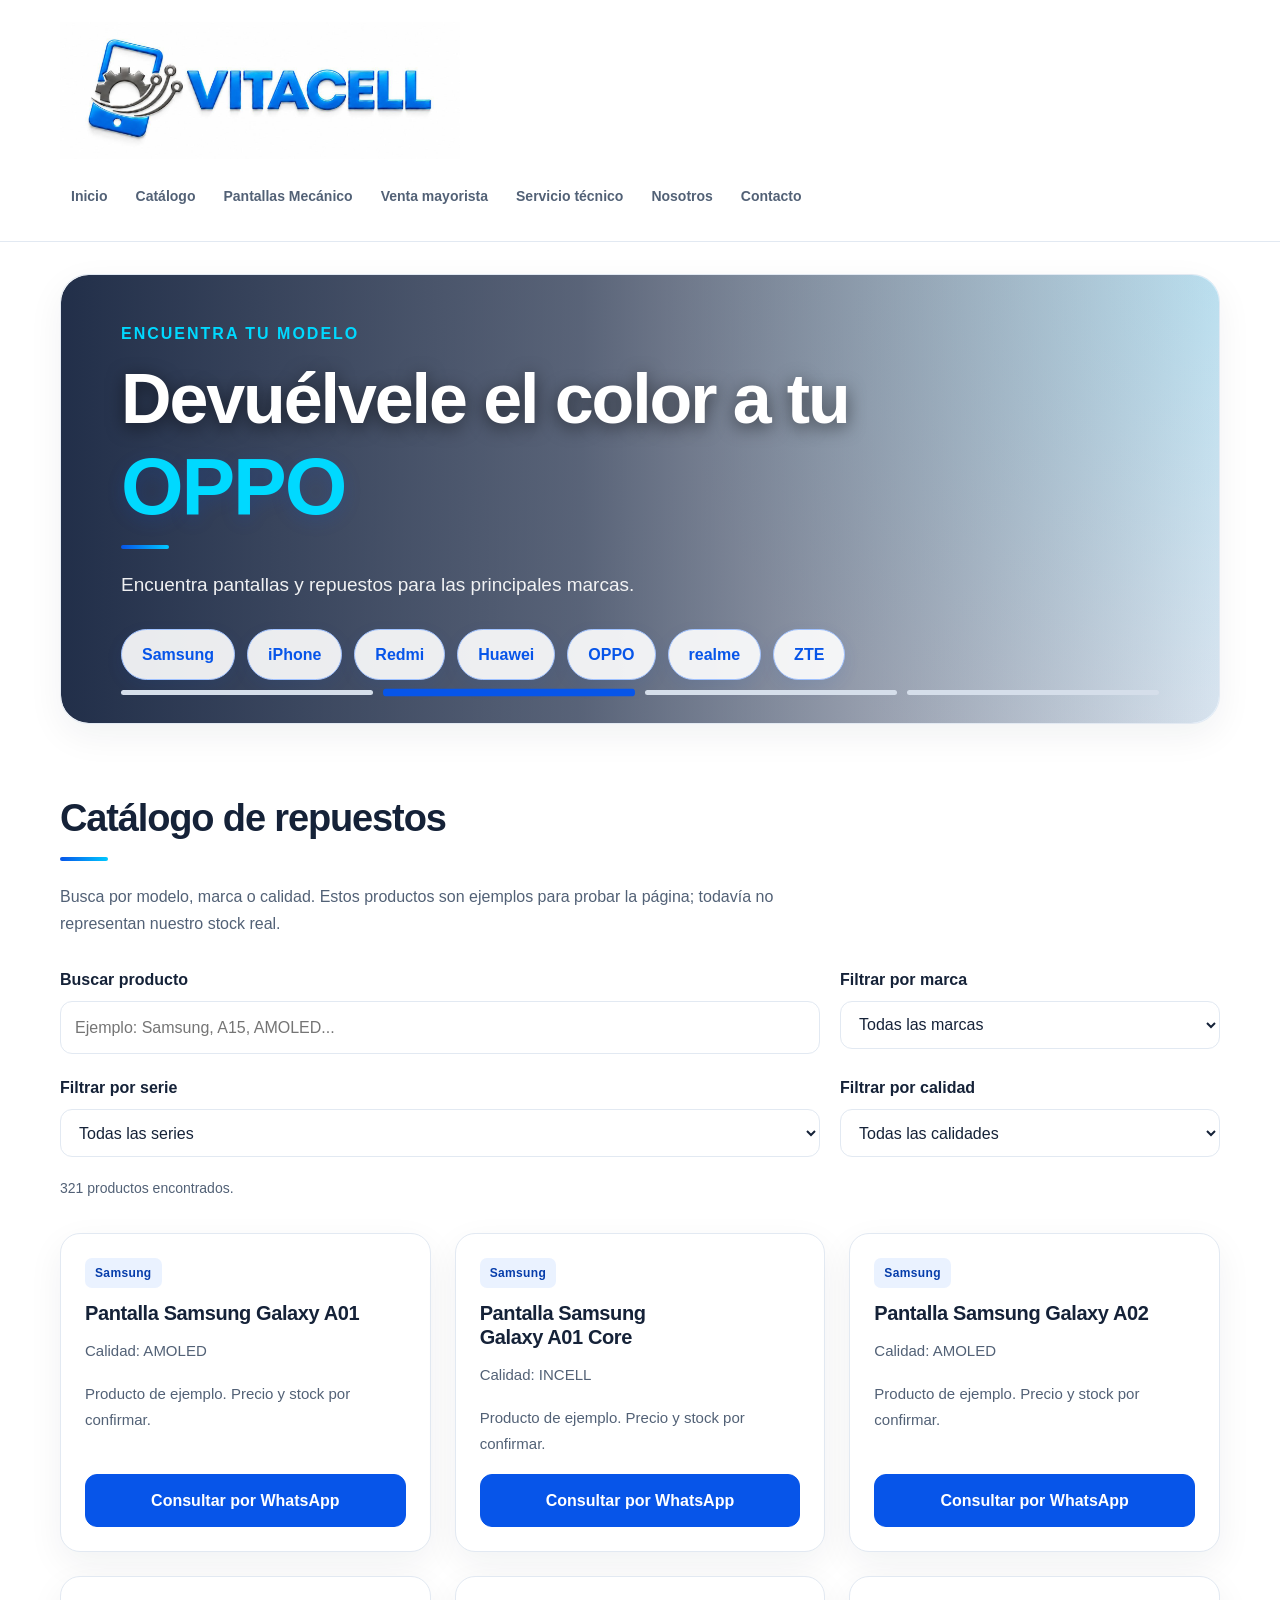
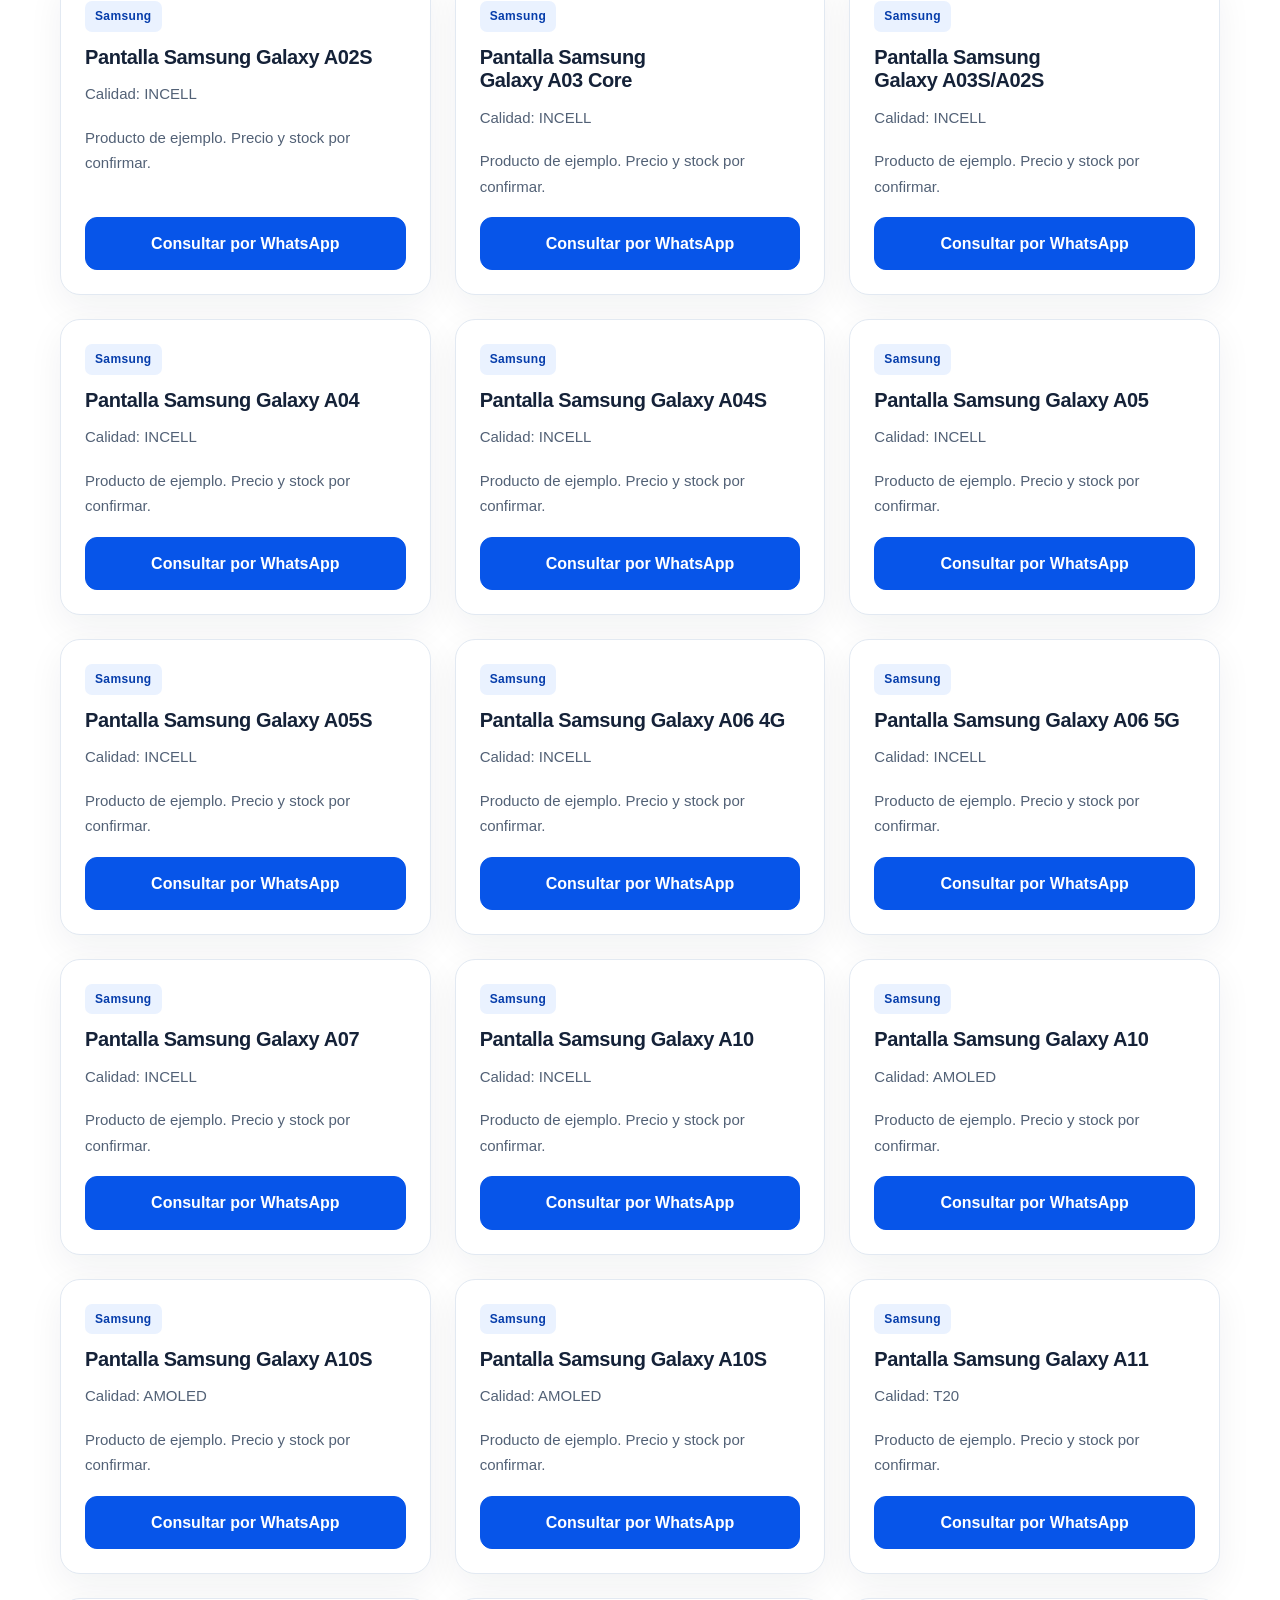
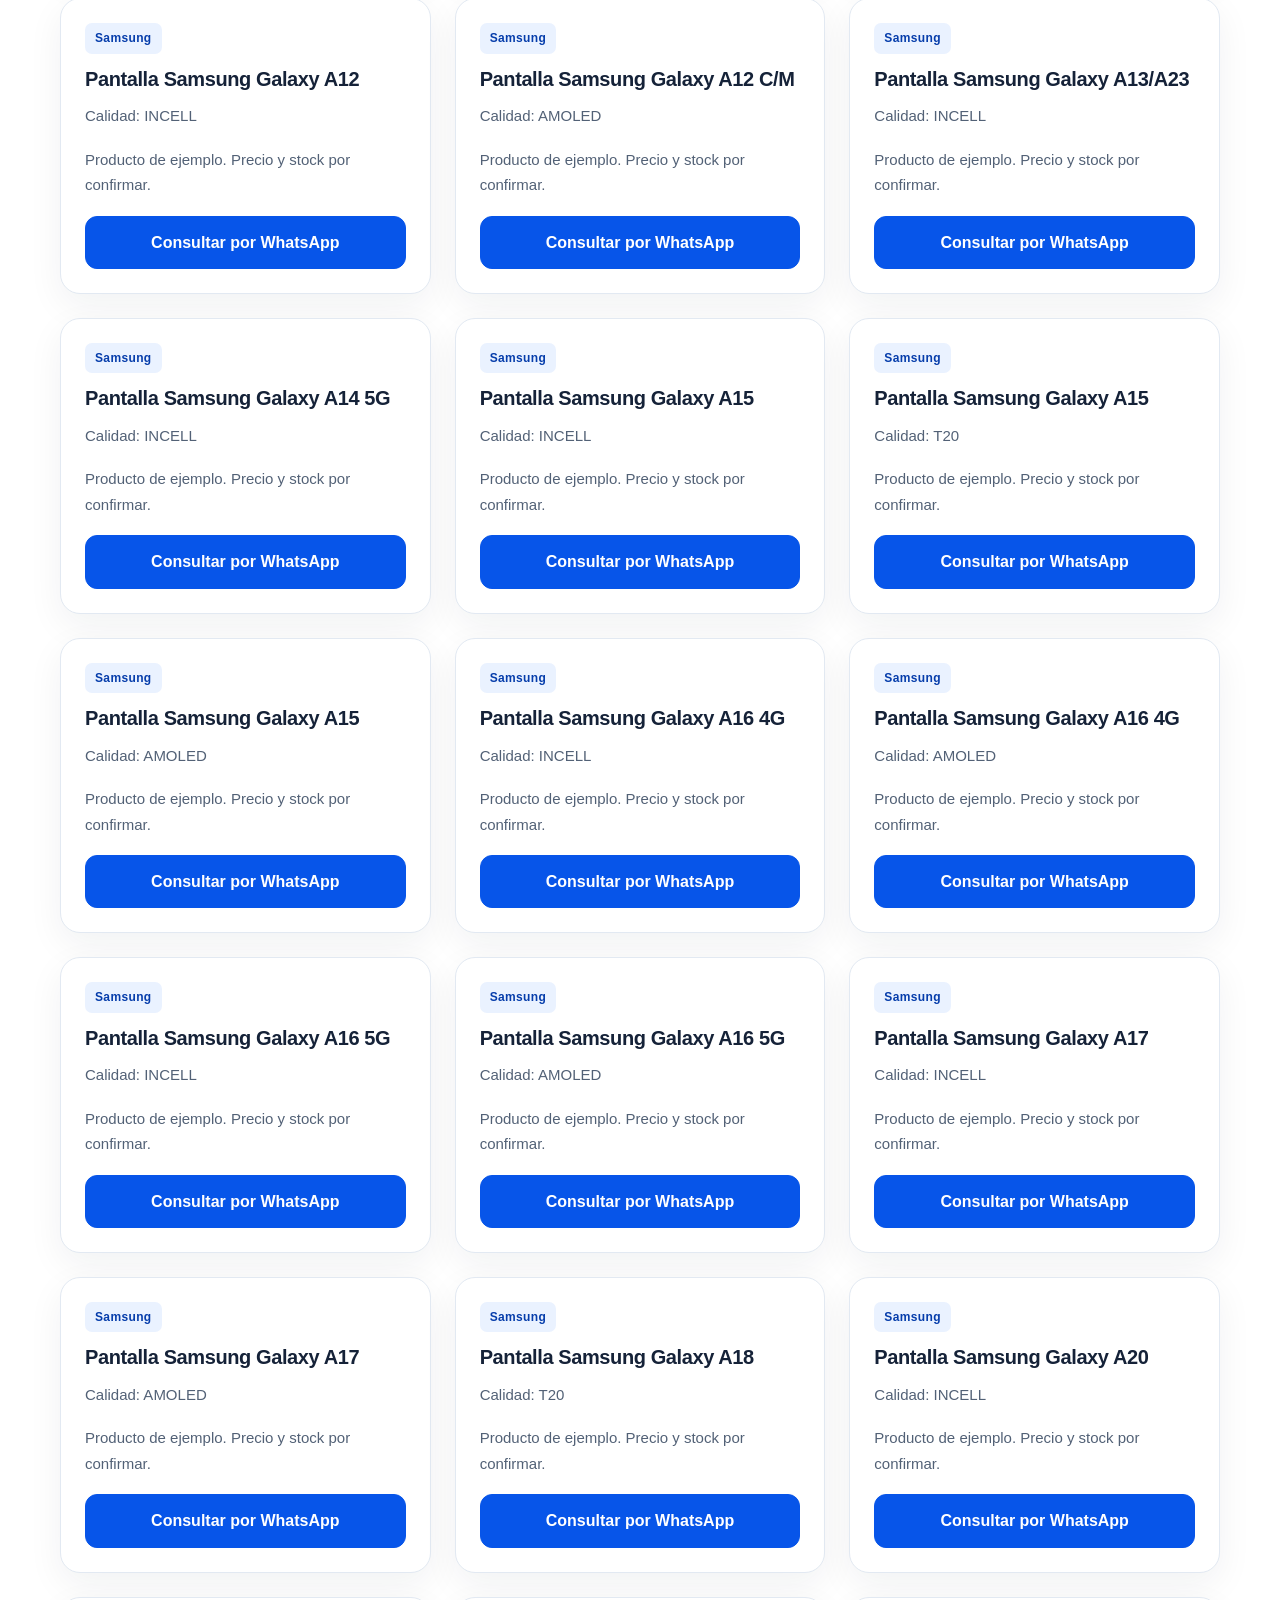
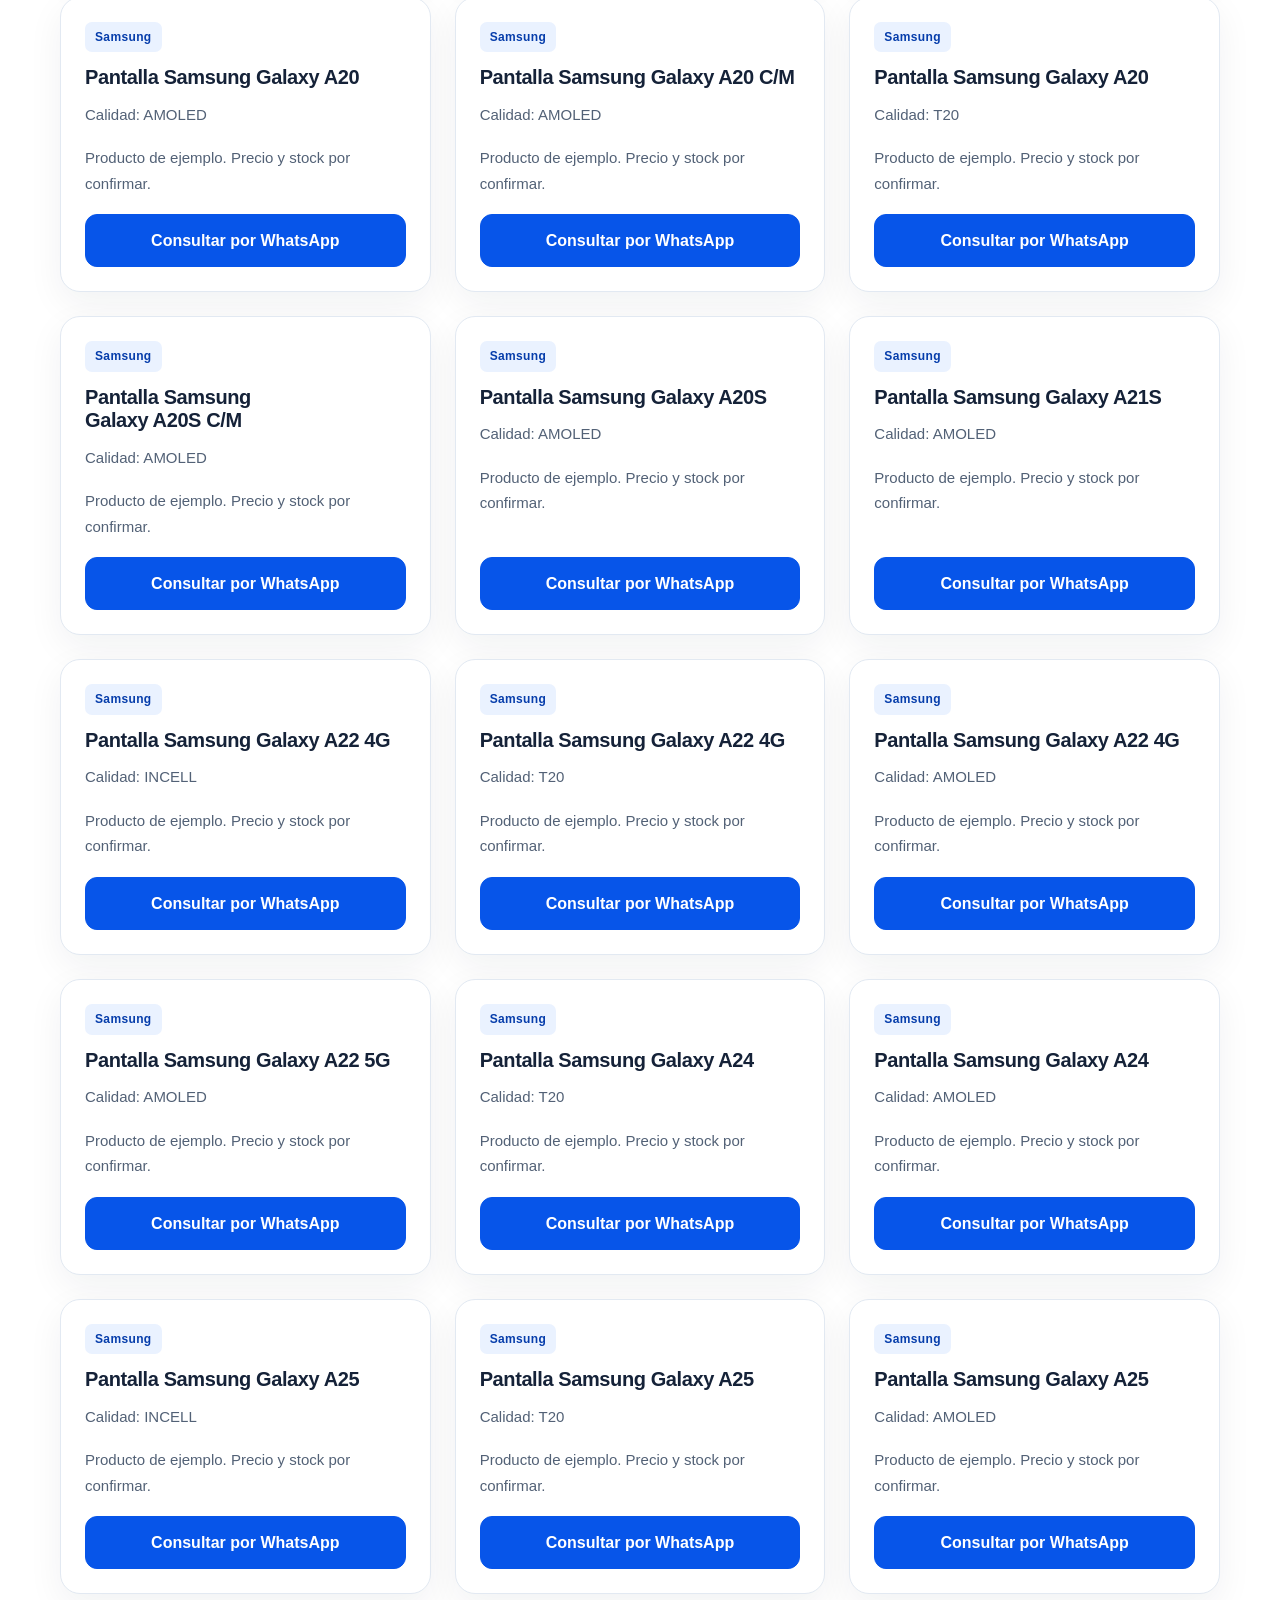
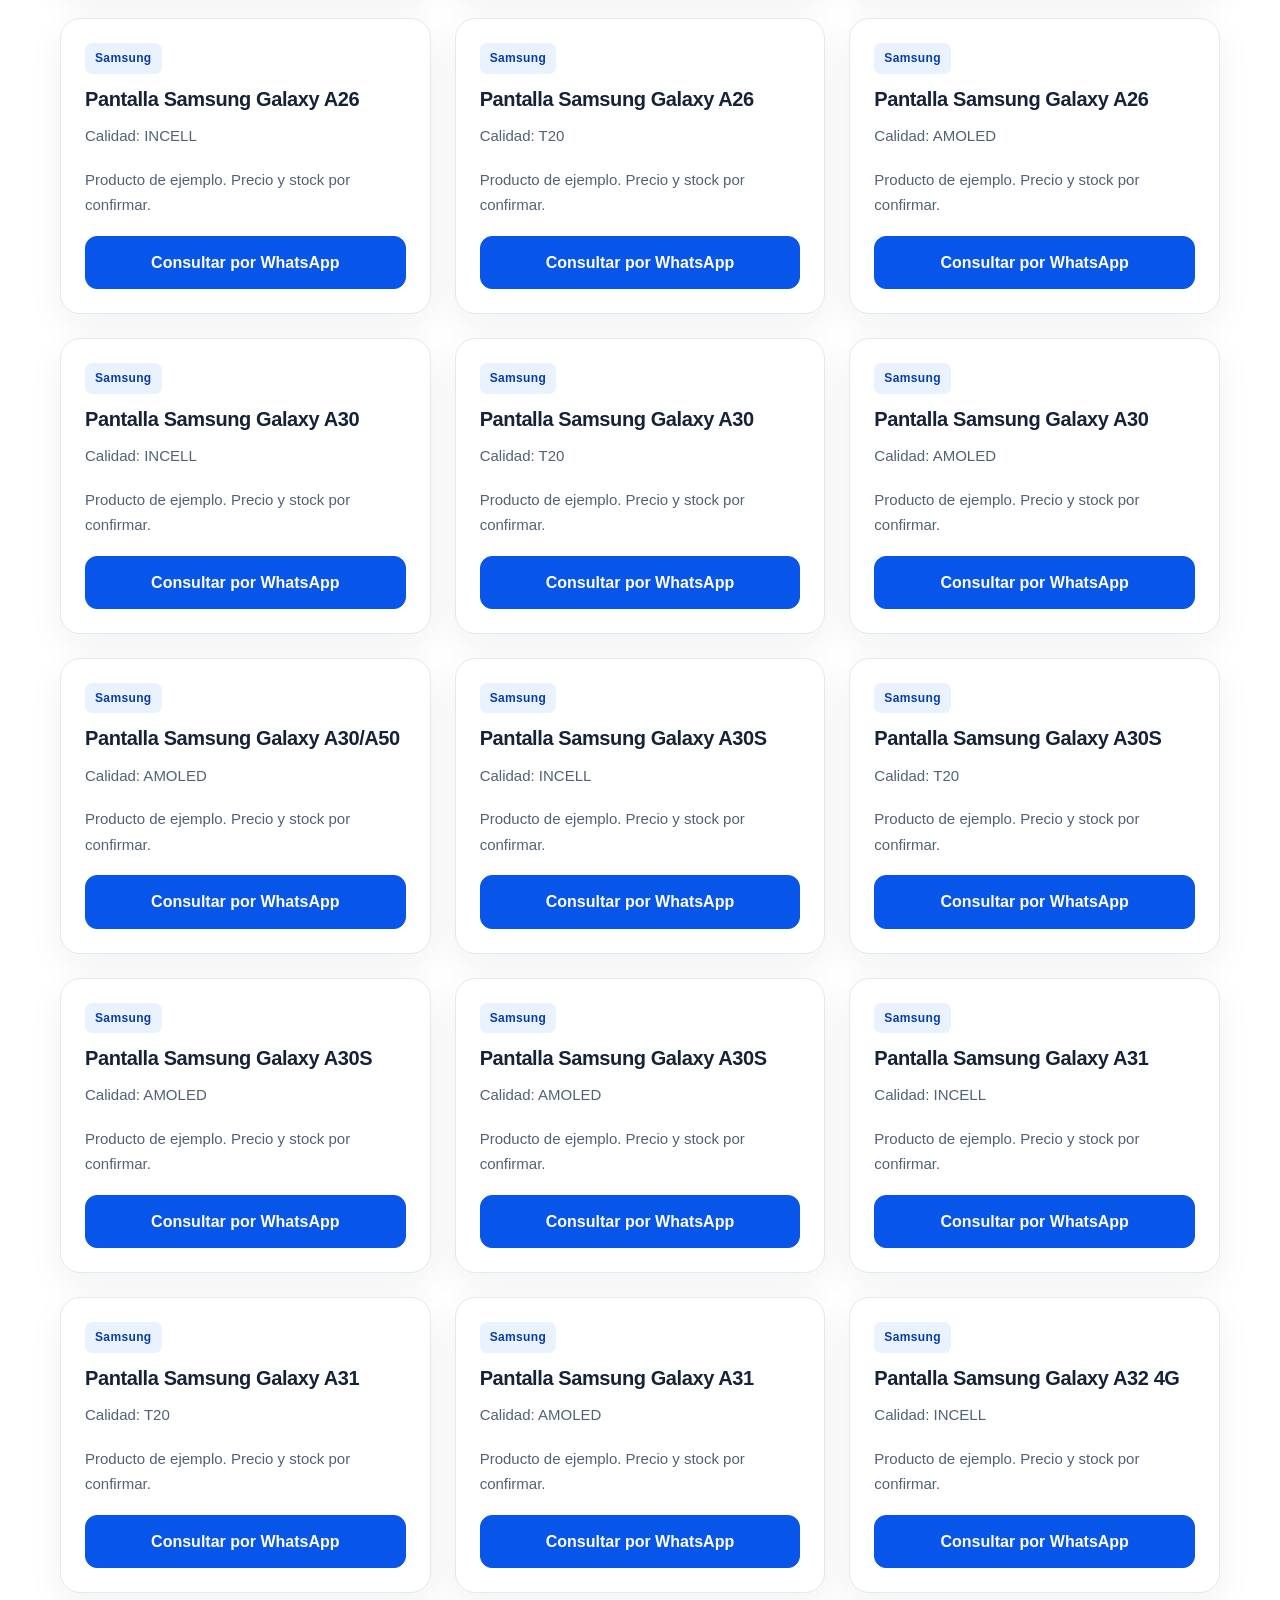
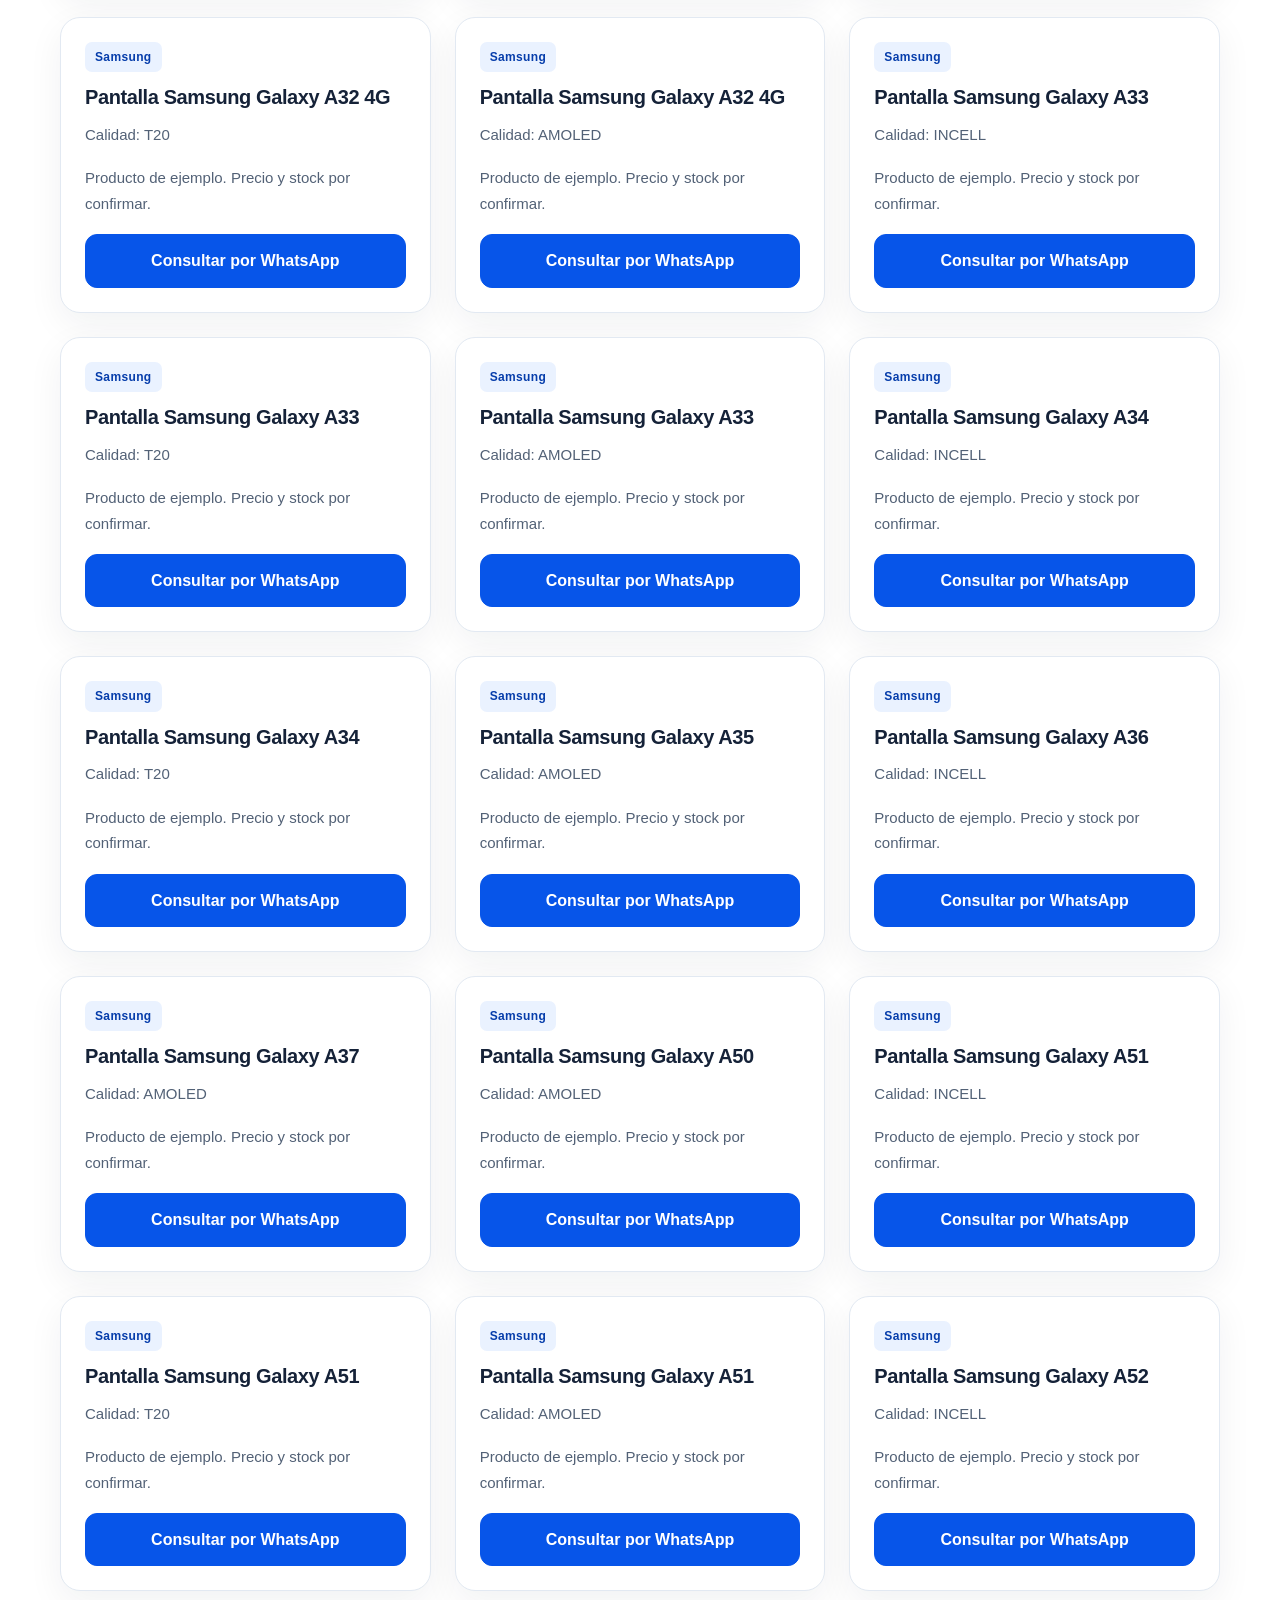
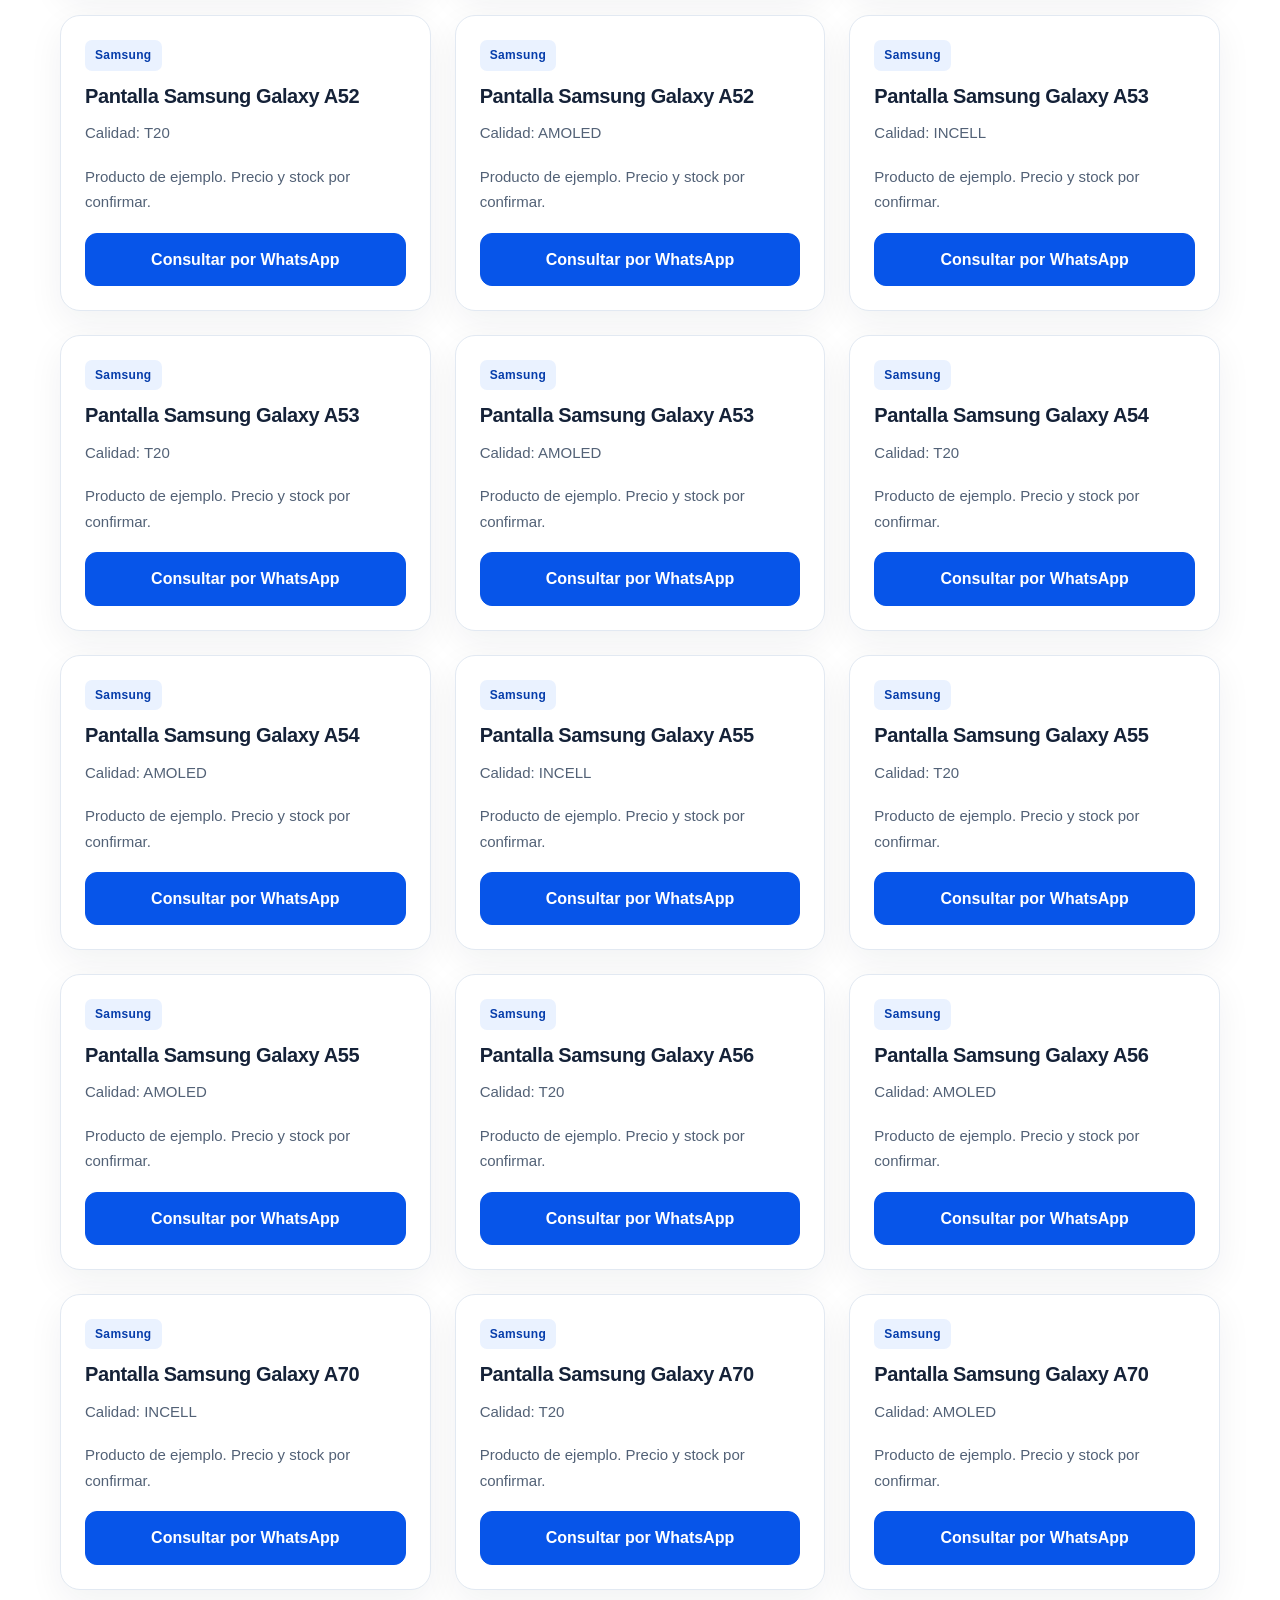
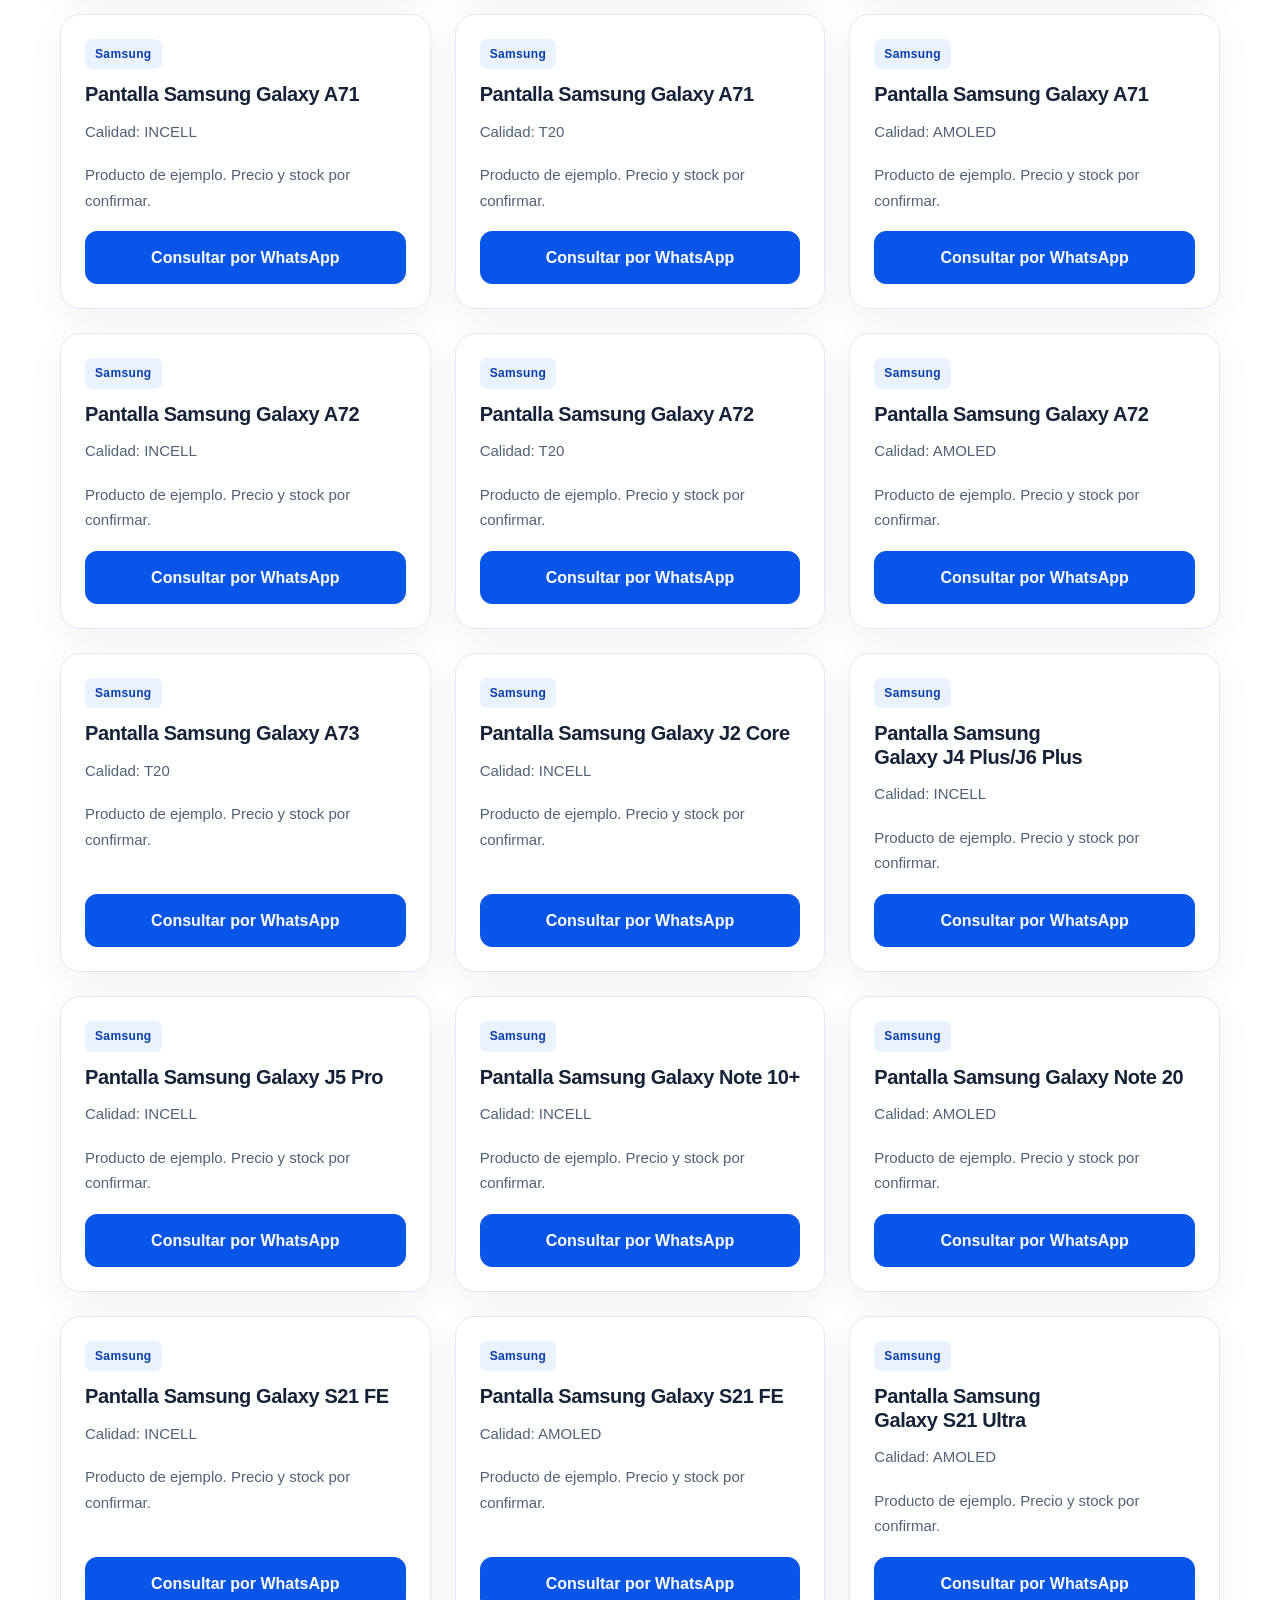
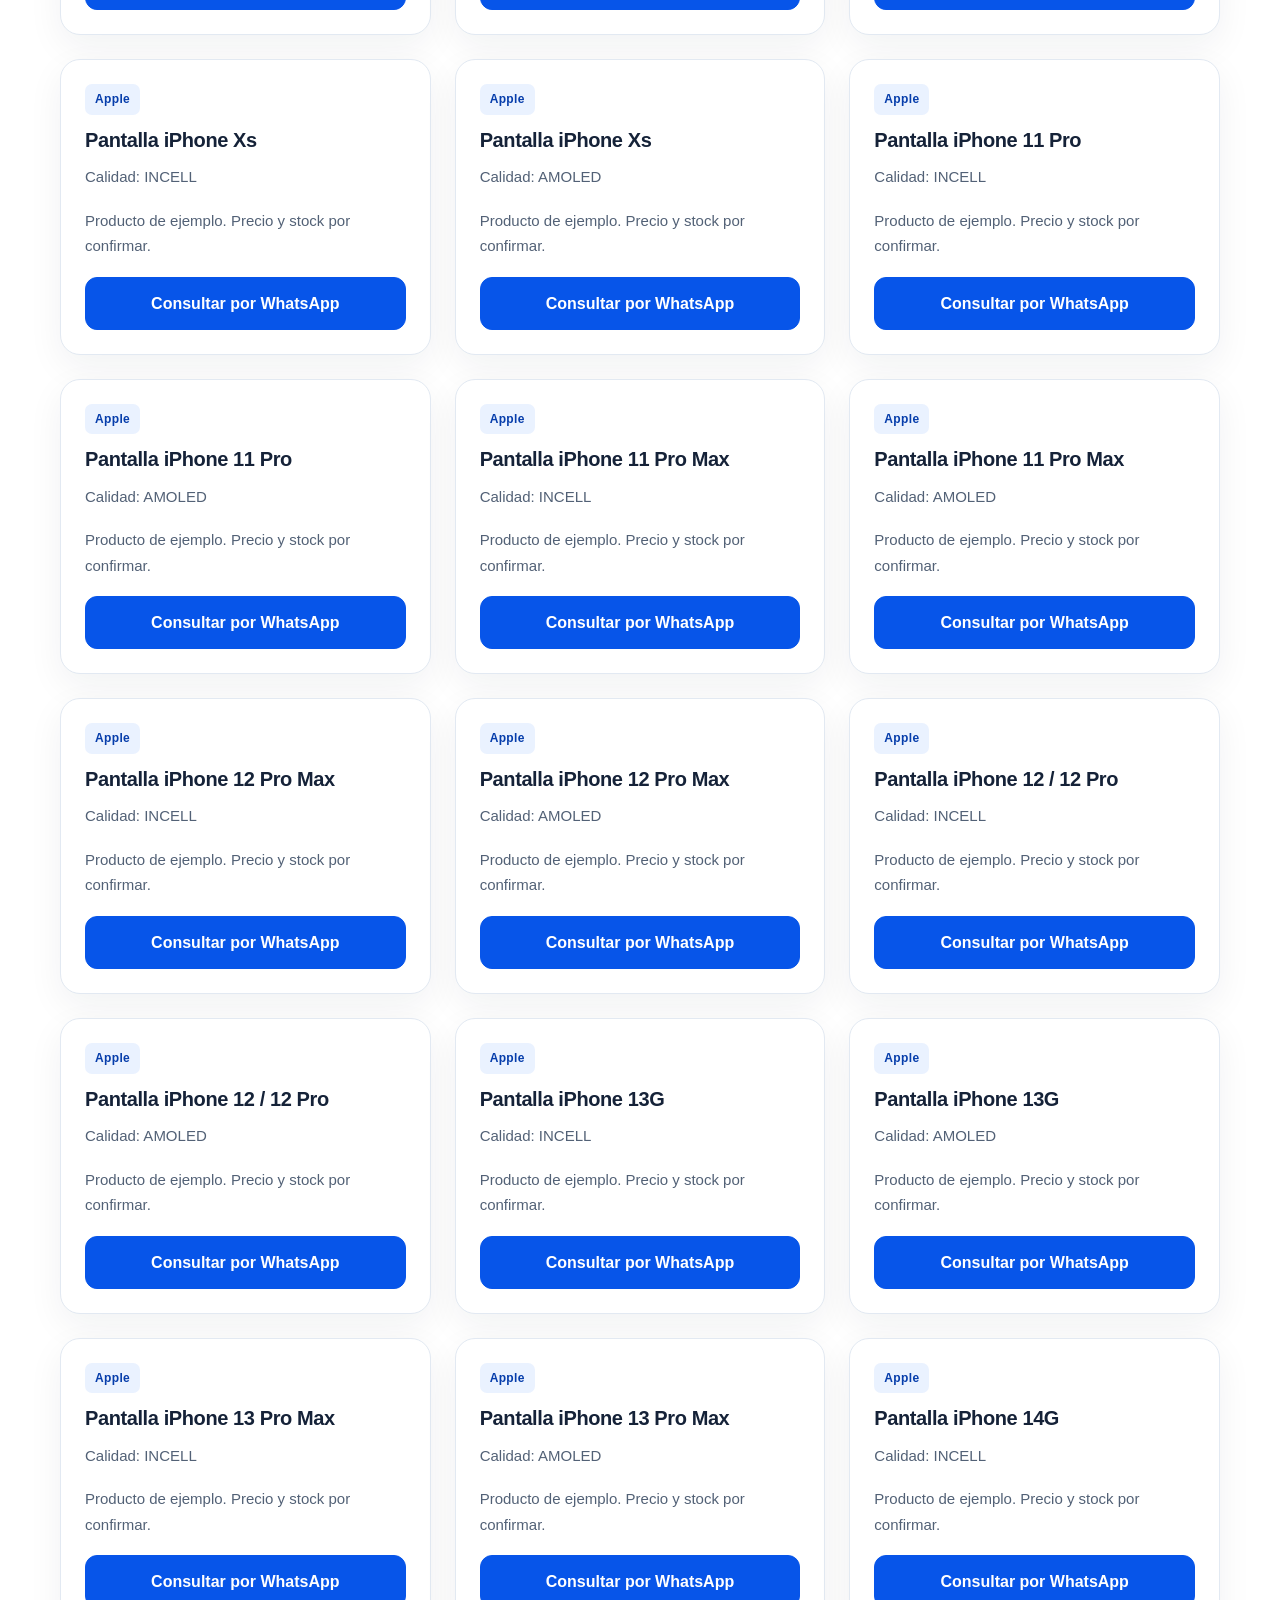
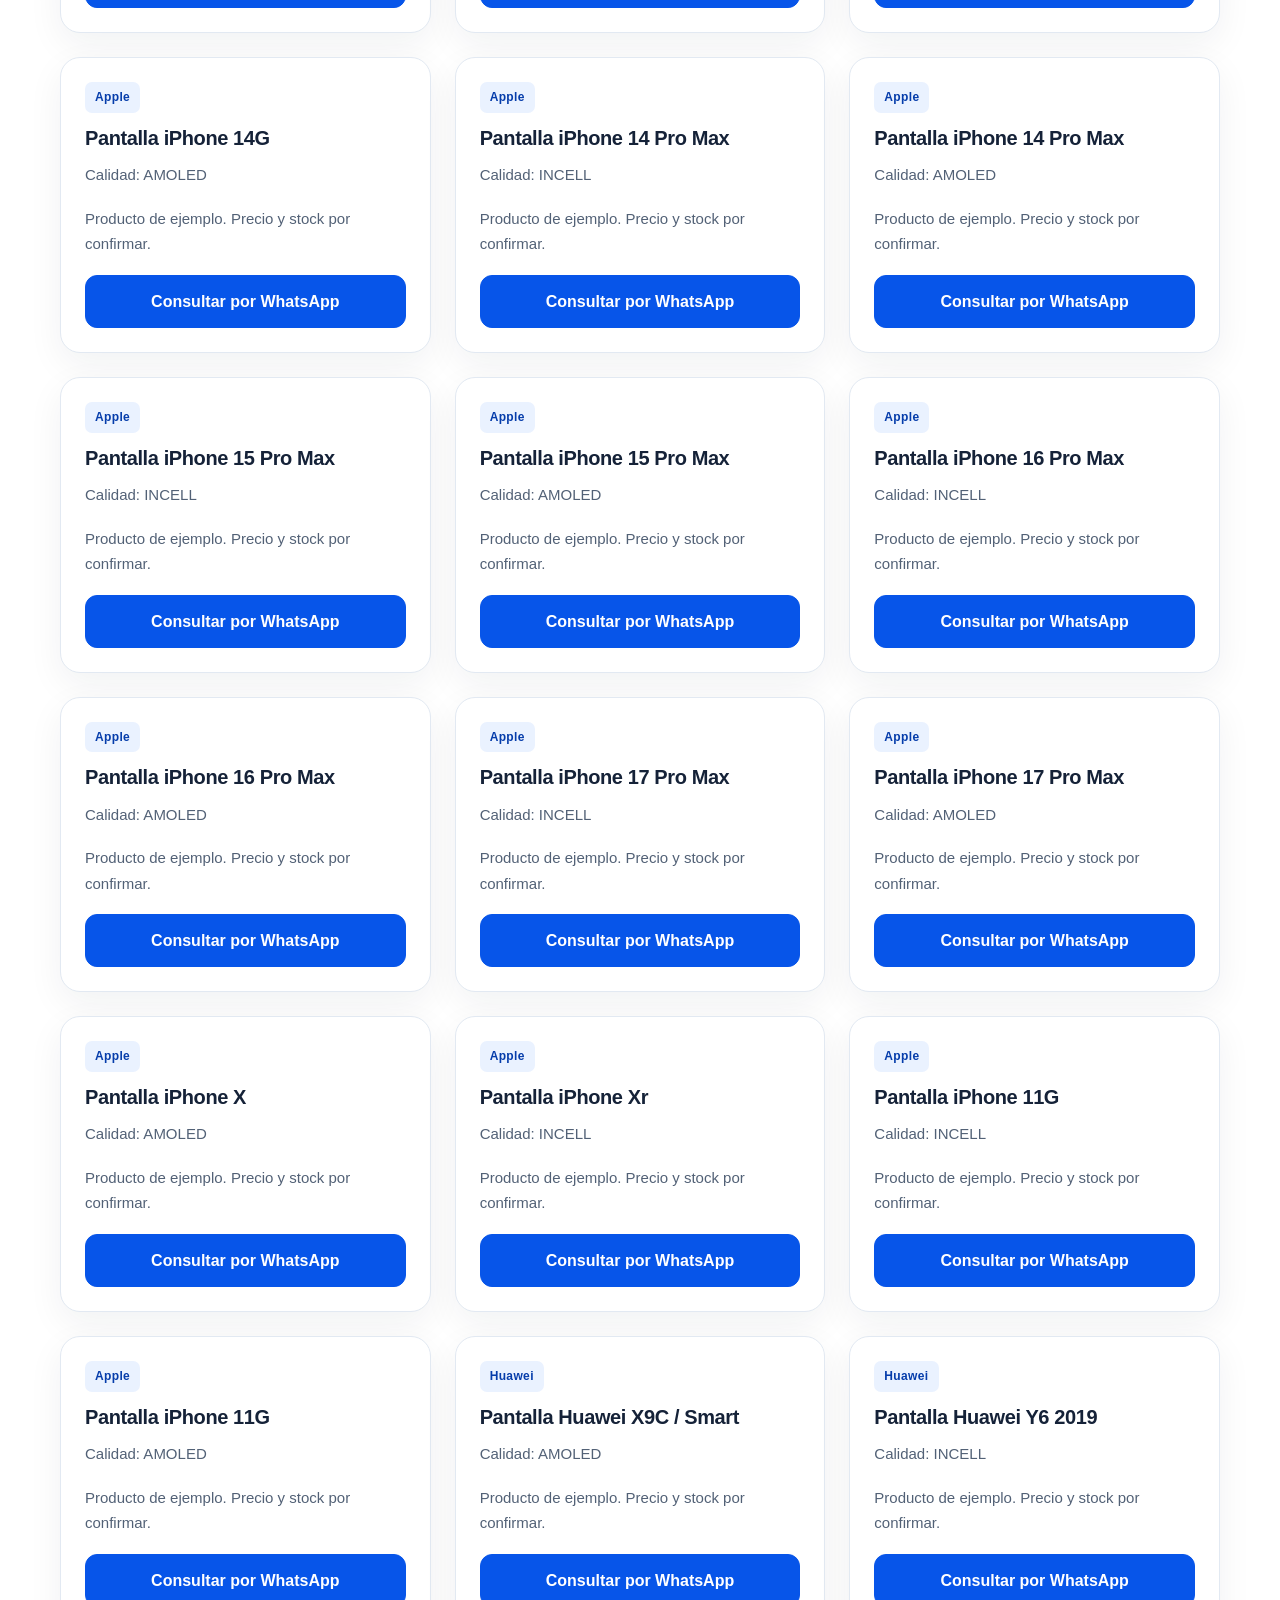
==== commit 5b4e0ba8: "Update index.html" ====
--- a/VITACELL-WEB/index.html
+++ b/VITACELL-WEB/index.html
@@ -1,7 +1,7 @@
 <!DOCTYPE html>
 <html lang="es">
+<head>
 <link rel="stylesheet" href="style.css">
-<head>
   <meta charset="UTF-8">
 
   <meta name="viewport" content="width=device-width, initial-scale=1.0">
@@ -19,7 +19,7 @@
   <!-- Encabezado y menú principal -->
   <header>
   <a href="#inicio" aria-label="VitaCell, ir al inicio">
-    <img src="images/VITACELL.jpg" alt="Logo VitaCell">
+    <img src="Images/VITACELL.jpg" alt="Logo VitaCell">
   </a>
 
 <button
@@ -90,7 +90,7 @@
 
     <div class="slide-producto">
       <img
-        src="images/pantalla.png"
+        src="Images/Pantalla.png"
         alt="Pantalla VitaCell"
       >
     </div>
@@ -205,7 +205,7 @@
   <div class="red-social-info">
 
     <img
-      src="images/facebook-icon.png"
+      src="Images/facebook-icon.png"
       alt=""
       class="icono-red-img"
     >
@@ -227,7 +227,7 @@
   <div class="red-social-info">
 
     <img
-      src="images/instagram-icon.png"
+      src="Images/instagram-icon.png"
       alt=""
       class="icono-red-img"
     >
@@ -249,7 +249,7 @@
   <div class="red-social-info">
 
     <img
-      src="images/tictok-icon.png"
+      src="Images/tictok-icon.png"
       alt=""
       class="icono-red-img"
     >
@@ -403,7 +403,7 @@
   <footer>
     <p>&copy; 2026 VitaCell. Todos los derechos reservados.</p>
   </footer>
-<script src="productos/productos.js"></script>
+<script src="Productos/productos.js"></script>
 <script src="script.js"></script>
 </body>
 </html>
